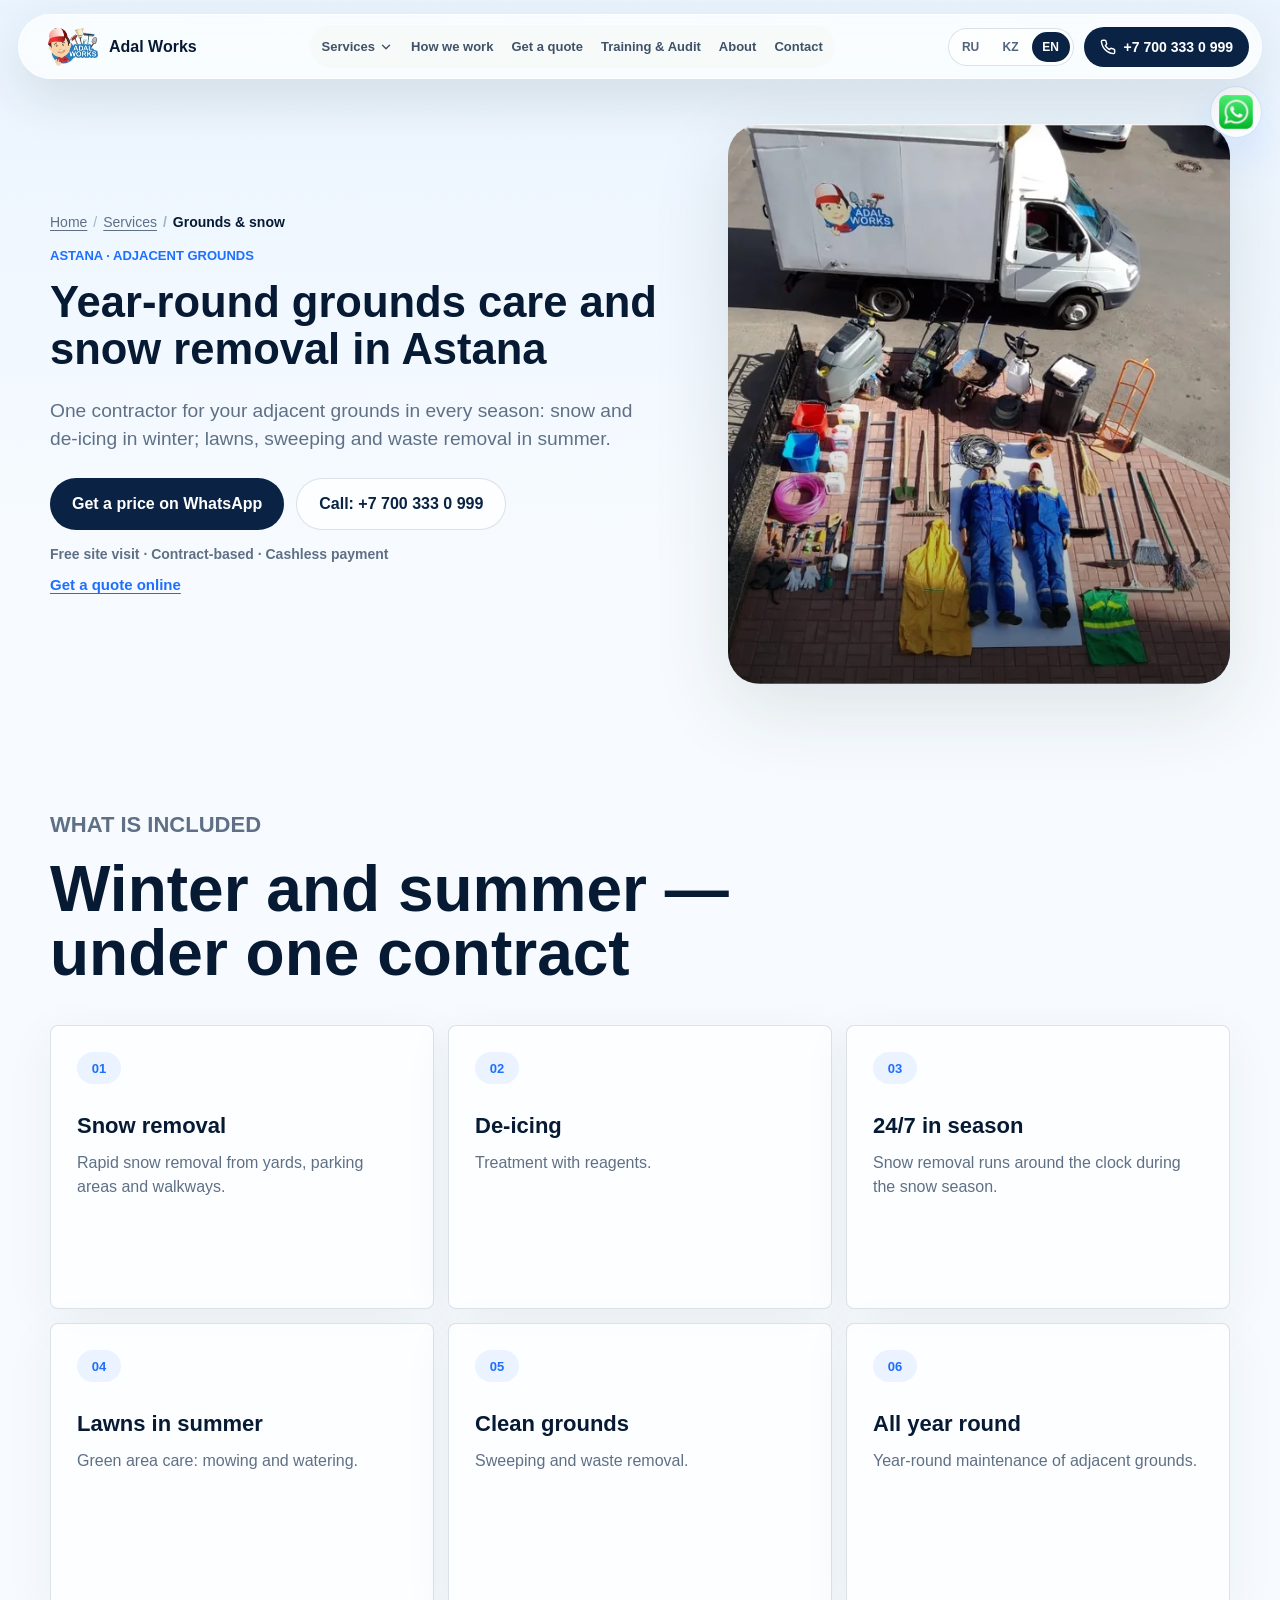
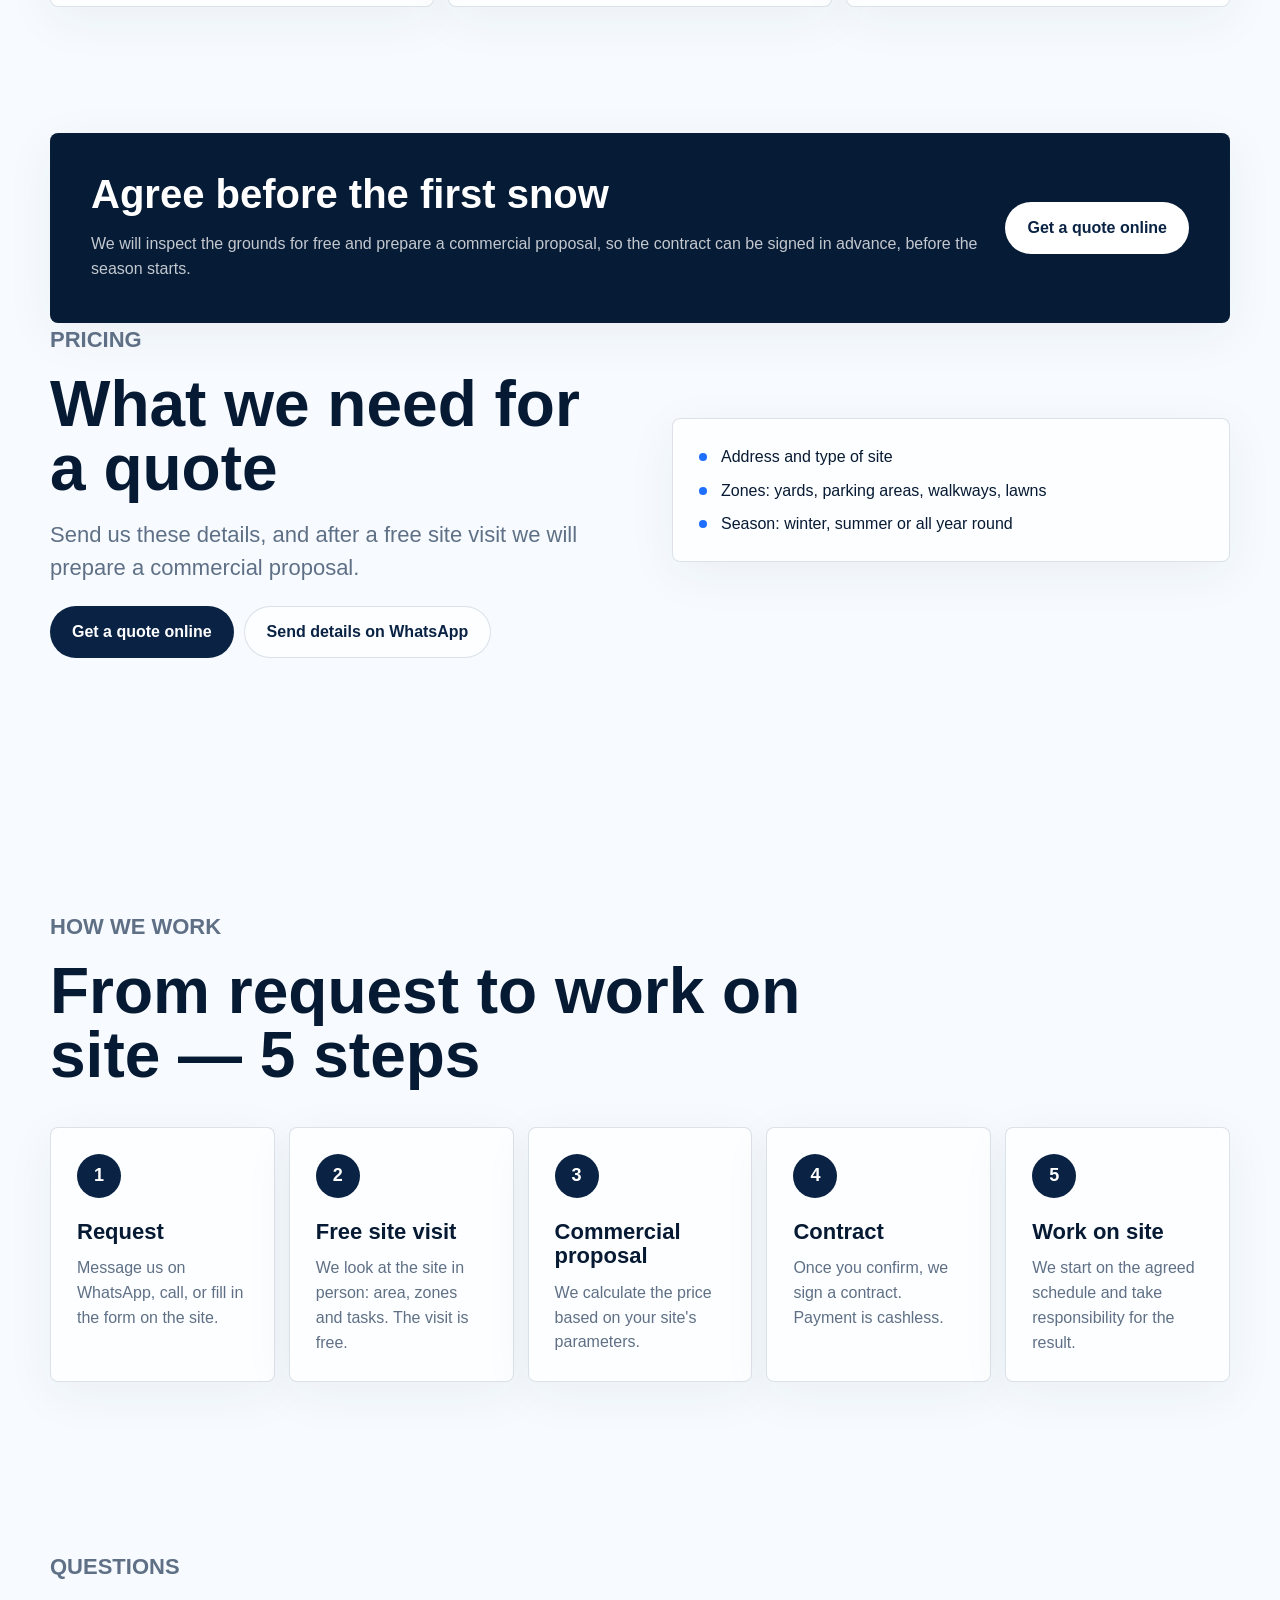
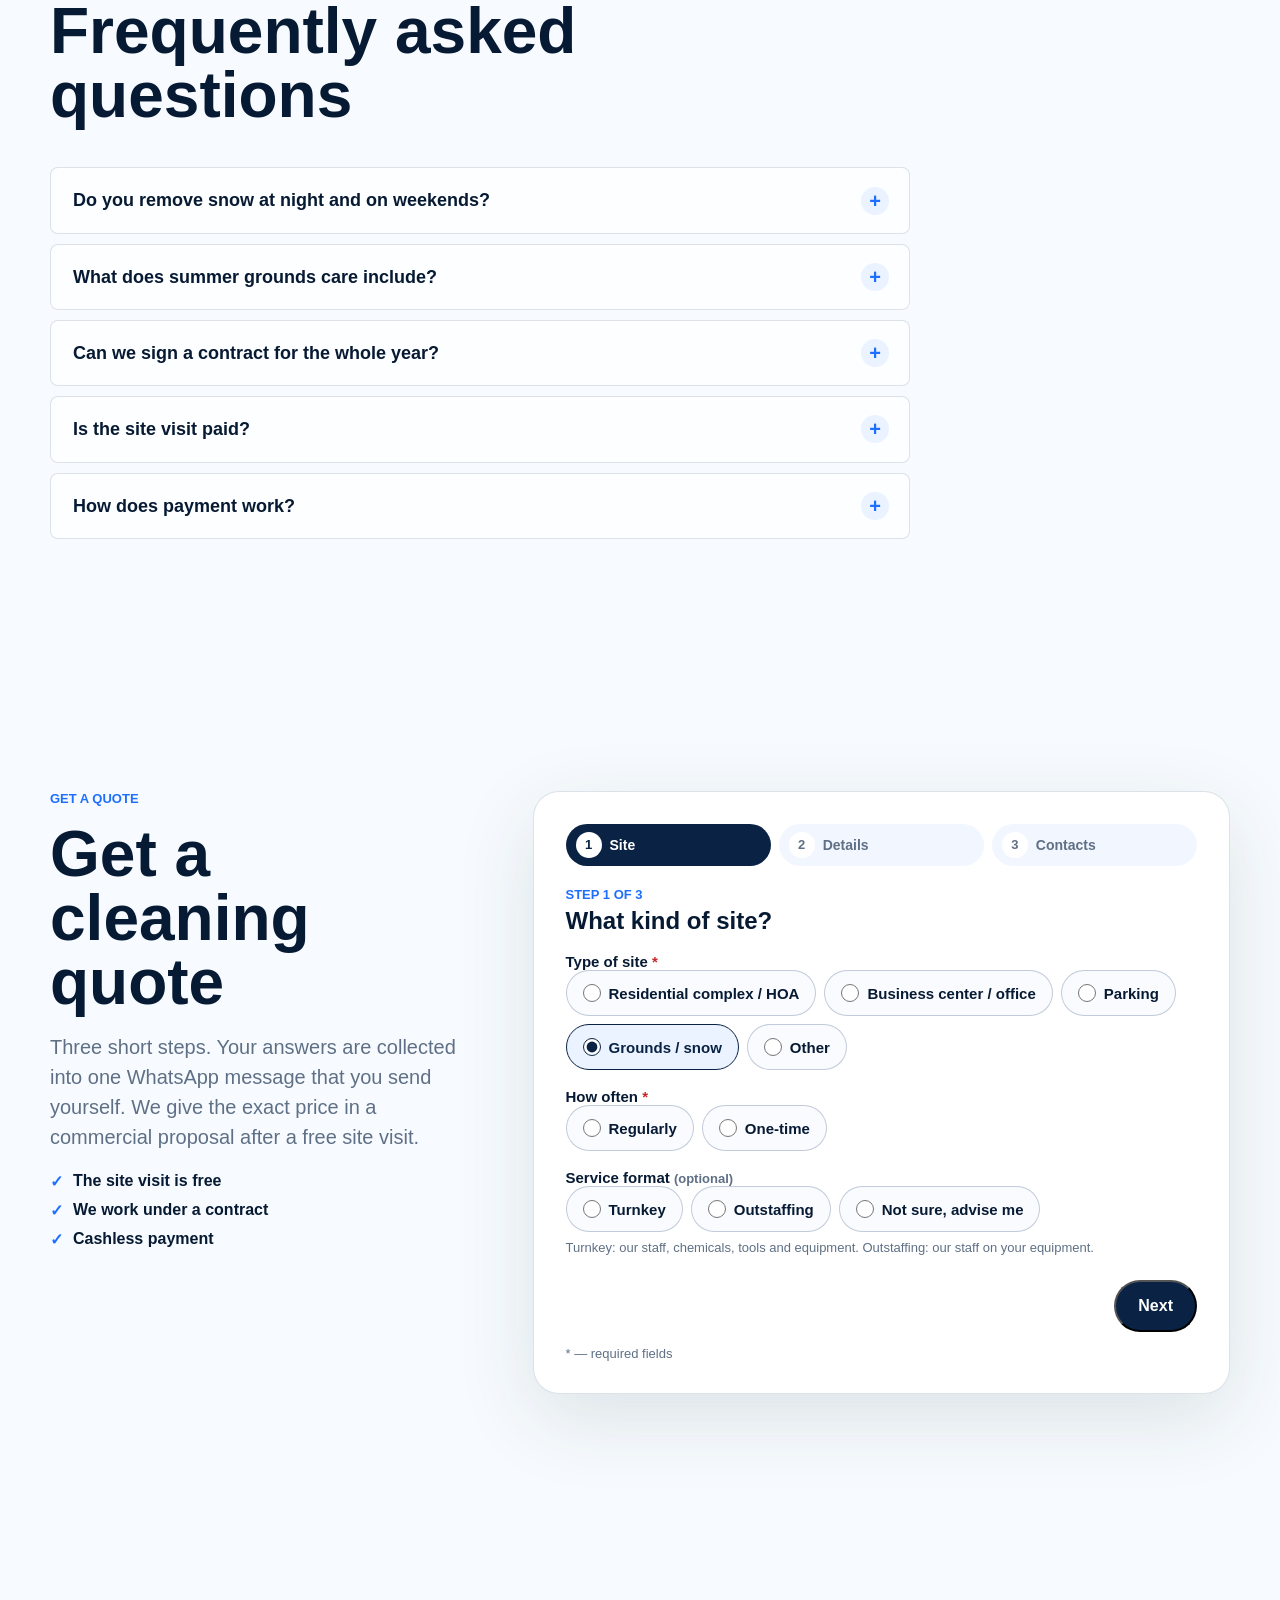
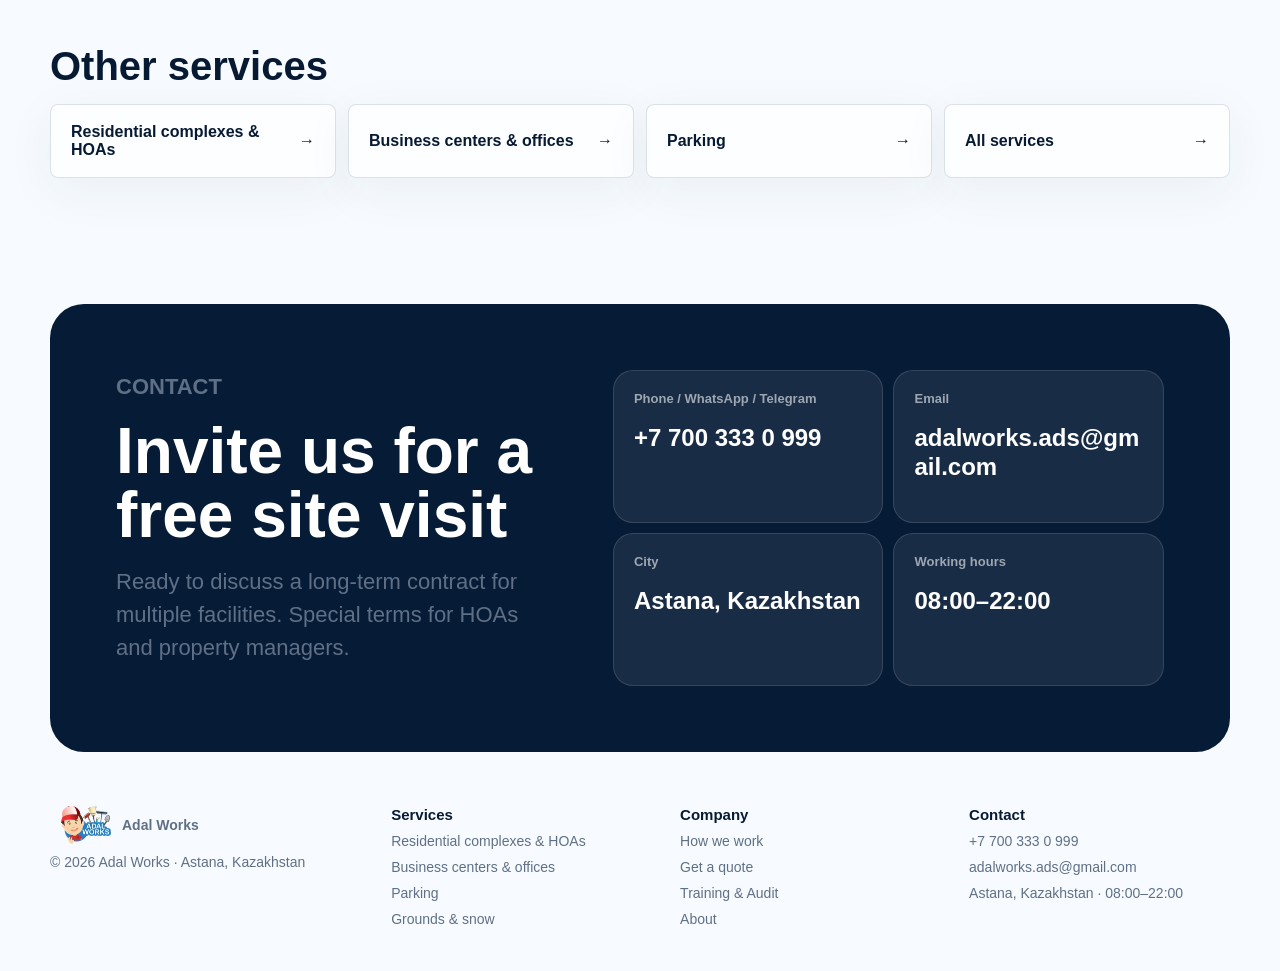
==== aula/index.html @ 3f241bc6 "Add /aula/ page" ====
<!doctype html>
<html lang="ru" data-default-lang="ru">
  <head>
    <meta charset="utf-8" />
    <meta name="viewport" content="width=device-width, initial-scale=1, viewport-fit=cover" />
    <meta name="theme-color" content="#f4f8ff" />
    <meta name="description" content="Прилегающая территория круглый год: зимой уборка снега и реагенты, 24/7 в сезон; летом стрижка и полив газонов, подметание, вывоз мусора. Для ЖК, БЦ и коммерческих объектов Астаны. Бесплатный осмотр." />
    <title>Уборка территории и снега в Астане круглый год | Adal Works</title>
    <link rel="canonical" href="https://adalworks.kz/aula/" />
    <meta property="og:type" content="website" />
    <meta property="og:locale" content="ru_KZ" />
    <meta property="og:locale:alternate" content="kk_KZ" />
    <meta property="og:locale:alternate" content="en_US" />
    <meta property="og:url" content="https://adalworks.kz/aula/" />
    <meta property="og:title" content="Уборка территории и снега в Астане круглый год | Adal Works" />
    <meta property="og:description" content="Прилегающая территория круглый год: зимой уборка снега и реагенты, 24/7 в сезон; летом стрижка и полив газонов, подметание, вывоз мусора. Для ЖК, БЦ и коммерческих объектов Астаны. Бесплатный осмотр." />
    <meta property="og:image" content="https://adalworks.kz/assets/og-image.jpg" />
    <meta property="og:image:width" content="1200" />
    <meta property="og:image:height" content="630" />
    <meta property="og:site_name" content="Adal Works" />
    <meta name="twitter:card" content="summary_large_image" />
    <meta name="twitter:title" content="Уборка территории и снега в Астане круглый год | Adal Works" />
    <meta name="twitter:description" content="Прилегающая территория круглый год: зимой уборка снега и реагенты, 24/7 в сезон; летом стрижка и полив газонов, подметание, вывоз мусора. Для ЖК, БЦ и коммерческих объектов Астаны. Бесплатный осмотр." />
    <meta name="twitter:image" content="https://adalworks.kz/assets/og-image.jpg" />
    <link rel="icon" href="/favicon.ico" sizes="any" />
    <link rel="icon" href="/favicon-32.png" type="image/png" sizes="32x32" />
    <link rel="apple-touch-icon" href="/apple-touch-icon.png" />
    <link rel="manifest" href="/site.webmanifest" />
    <link rel="preload" href="/assets/team-portrait.webp" as="image" type="image/webp" fetchpriority="high" />
    <link rel="stylesheet" href="/styles.css" />
    <script type="application/ld+json">
{
  "@context": "https://schema.org",
  "@type": "Service",
  "name": "Уборка территории и снега в Астане круглый год",
  "description": "Уборка прилегающей территории в Астане круглый год: снегоуборка и реагенты зимой, уход за газонами летом.",
  "serviceType": "Территория и снег",
  "url": "https://adalworks.kz/aula/",
  "areaServed": {
    "@type": "City",
    "name": "Astana"
  },
  "provider": {
    "@type": "LocalBusiness",
    "additionalType": "https://schema.org/CleaningService",
    "name": "Adal Works",
    "url": "https://adalworks.kz/",
    "telephone": "+77003330999",
    "email": "adalworks.ads@gmail.com",
    "address": {
      "@type": "PostalAddress",
      "addressLocality": "Astana",
      "addressCountry": "KZ"
    }
  }
}
    </script>
    <script type="application/ld+json">
{
  "@context": "https://schema.org",
  "@type": "BreadcrumbList",
  "itemListElement": [
    {
      "@type": "ListItem",
      "position": 1,
      "name": "Adal Works",
      "item": "https://adalworks.kz/"
    },
    {
      "@type": "ListItem",
      "position": 2,
      "name": "Территория и снег",
      "item": "https://adalworks.kz/aula/"
    }
  ]
}
    </script>
  </head>
  <body>
    <header class="site-header" data-header>
      <a class="brand" href="/" aria-label="Adal Works">
        <picture>
          <source srcset="/assets/logo.webp" type="image/webp" />
          <img src="/assets/logo.png" alt="Adal Works" width="52" height="38" />
        </picture>
        <span>Adal Works</span>
      </a>

      <nav class="desktop-nav" aria-label="Основная навигация" data-i18n-aria="navAria">
        <div class="nav-dropdown" data-dropdown>
          <button class="nav-dropdown-button" type="button" aria-expanded="false" aria-controls="services-menu" data-dropdown-button>
            <span data-i18n="navServices">Услуги</span><svg xmlns="http://www.w3.org/2000/svg" width="14" height="14" viewBox="0 0 24 24" fill="none" stroke="currentColor" stroke-width="2.4" stroke-linecap="round" stroke-linejoin="round" aria-hidden="true"><polyline points="6 9 12 15 18 9"></polyline></svg>
          </button>
          <div class="nav-dropdown-menu" id="services-menu">
            <a href="/zhk/" data-i18n="navZhk">ЖК, ОСИ и УК</a>
            <a href="/biznes-centr/" data-i18n="navBc">Бизнес-центры и офисы</a>
            <a href="/parking/" data-i18n="navParking">Паркинги</a>
            <a href="/aula/" aria-current="page" data-i18n="navTerritory">Территория и снег</a>
            <a href="/#services" data-i18n="navServicesAll">Все услуги</a>
          </div>
        </div>
        <a href="#how-we-work" data-i18n="navHow">Как мы работаем</a>
        <a href="#quote" data-i18n="navQuote">Расчёт стоимости</a>
        <a href="/#training-audit" data-i18n="navTraining">Обучение и аудит</a>
        <a href="/#about" data-i18n="navAbout">О нас</a>
        <a href="#contact" data-i18n="navContact">Контакты</a>
      </nav>

      <div class="header-actions">
        <div class="language-switch" role="group" aria-label="Выбор языка" data-i18n-aria="langAria">
          <button type="button" data-lang="ru">RU</button>
          <button type="button" data-lang="kz">KZ</button>
          <button type="button" data-lang="en">EN</button>
        </div>
        <a class="header-phone" href="tel:+77003330999" aria-label="+7 700 333 0 999">
          <svg xmlns="http://www.w3.org/2000/svg" width="16" height="16" viewBox="0 0 24 24" fill="none" stroke="currentColor" stroke-width="2.2" stroke-linecap="round" stroke-linejoin="round" aria-hidden="true">
            <path d="M22 16.92v3a2 2 0 0 1-2.18 2 19.79 19.79 0 0 1-8.63-3.07 19.5 19.5 0 0 1-6-6 19.79 19.79 0 0 1-3.07-8.67A2 2 0 0 1 4.11 2h3a2 2 0 0 1 2 1.72c.13.96.36 1.9.7 2.81a2 2 0 0 1-.45 2.11L8.09 9.91a16 16 0 0 0 6 6l1.27-1.27a2 2 0 0 1 2.11-.45c.91.34 1.85.57 2.81.7A2 2 0 0 1 22 16.92z"></path>
          </svg>
          <span>+7 700 333 0 999</span>
        </a>
        <button class="menu-button" type="button" aria-label="Открыть меню" data-i18n-aria="menuOpen" aria-expanded="false" aria-controls="mobile-menu" data-menu-button>
          <svg xmlns="http://www.w3.org/2000/svg" width="24" height="24" viewBox="0 0 24 24" fill="none" stroke="currentColor" stroke-width="2" stroke-linecap="round" stroke-linejoin="round" aria-hidden="true">
            <line x1="3" y1="12" x2="21" y2="12"></line>
            <line x1="3" y1="6" x2="21" y2="6"></line>
            <line x1="3" y1="18" x2="21" y2="18"></line>
          </svg>
        </button>
      </div>
    </header>

    <a class="whatsapp-float" href="https://wa.me/77003330999" data-whatsapp data-i18n-aria="whatsappFloatLabel" aria-label="Написать в WhatsApp">
      <picture>
        <source srcset="/assets/whatsapp.webp" type="image/webp" />
        <img src="/assets/whatsapp.png" alt="" width="36" height="36" />
      </picture>
    </a>

    <div class="mobile-menu" id="mobile-menu" data-mobile-menu>
      <span class="mobile-menu-label" data-i18n="navServices">Услуги</span>
        <a class="mobile-sub" href="/zhk/" data-i18n="navZhk">ЖК, ОСИ и УК</a>
        <a class="mobile-sub" href="/biznes-centr/" data-i18n="navBc">Бизнес-центры и офисы</a>
        <a class="mobile-sub" href="/parking/" data-i18n="navParking">Паркинги</a>
        <a class="mobile-sub" href="/aula/" aria-current="page" data-i18n="navTerritory">Территория и снег</a>
      <a href="#how-we-work" data-i18n="navHow">Как мы работаем</a>
      <a href="#quote" data-i18n="navQuote">Расчёт стоимости</a>
      <a href="/#training-audit" data-i18n="navTraining">Обучение и аудит</a>
      <a href="/#about" data-i18n="navAbout">О нас</a>
      <a href="#contact" data-i18n="navContact">Контакты</a>
    </div>

    <main id="top" class="service-page">
      <section class="hero page-hero">
        <div class="hero-copy">
          <nav class="breadcrumbs" aria-label="Навигационная цепочка" data-i18n-aria="crumbAria">
            <ol>
              <li><a href="/" data-i18n="crumbHome">Главная</a></li>
              <li><a href="/#services" data-i18n="navServices">Услуги</a></li>
              <li aria-current="page" data-i18n="navTerritory">Территория и снег</li>
            </ol>
          </nav>
          <p class="eyebrow" data-i18n="pageHeroTag">Астана · Прилегающая территория</p>
          <h1 data-i18n="pageH1">Уборка территории и снега в Астане круглый год</h1>
          <p class="lead" data-i18n="pageLead">Один подрядчик на прилегающую территорию в любое время года: зимой — снег и реагенты, летом — газоны, подметание и вывоз мусора.</p>
          <div class="hero-actions">
            <a class="button primary" href="https://wa.me/77003330999" data-whatsapp data-i18n-whatsapp="pageWhatsapp" data-i18n="ctaQuote">Узнать стоимость в WhatsApp</a>
            <a class="button secondary" href="tel:+77003330999" data-i18n="ctaCall">Позвонить: +7 700 333 0 999</a>
          </div>
          <p class="hero-note"><span data-i18n="heroNote">Бесплатный осмотр объекта · Работаем по договору · Безналичный расчёт</span></p>
          <a class="text-link" href="#quote" data-i18n="ctaForm">Рассчитать стоимость онлайн</a>
        </div>
        <div class="hero-media">
          <picture><source srcset="/assets/team-portrait.webp" type="image/webp" /><img src="/assets/team-portrait.jpg" alt="Инвентарь и техника Adal Works" data-i18n-alt="pageImgAlt" width="629" height="666" fetchpriority="high" /></picture>
        </div>
      </section>

      <section class="section intro" id="includes">
        <div class="section-heading">
          <p class="eyebrow" data-i18n="incTag">Что входит</p>
          <h2 data-i18n="incTitle">Зима и лето — по одному договору</h2>
        </div>
        <div class="service-grid">
          <article class="service-card">
            <span>01</span>
            <h3 data-i18n="inc1Title">Уборка снега</h3>
            <p data-i18n="inc1Text">Оперативная уборка снега с дворов, парковок, пешеходных зон.</p>
          </article>
          <article class="service-card">
            <span>02</span>
            <h3 data-i18n="inc2Title">Антигололёд</h3>
            <p data-i18n="inc2Text">Обработка реагентами.</p>
          </article>
          <article class="service-card">
            <span>03</span>
            <h3 data-i18n="inc3Title">24/7 в сезон</h3>
            <p data-i18n="inc3Text">Снегоуборка работает круглосуточно в снежный сезон.</p>
          </article>
          <article class="service-card">
            <span>04</span>
            <h3 data-i18n="inc4Title">Газоны летом</h3>
            <p data-i18n="inc4Text">Уход за зелёными насаждениями: стрижка и полив.</p>
          </article>
          <article class="service-card">
            <span>05</span>
            <h3 data-i18n="inc5Title">Чистая территория</h3>
            <p data-i18n="inc5Text">Подметание и вывоз мусора.</p>
          </article>
          <article class="service-card">
            <span>06</span>
            <h3 data-i18n="inc6Title">Круглый год</h3>
            <p data-i18n="inc6Text">Круглогодичное обслуживание прилегающей территории.</p>
          </article>
        </div>
      </section>

      <section class="section plan-callout">
        <div>
          <h2 data-i18n="planTitle">Договоритесь до первого снега</h2>
          <p data-i18n="planText">Осмотрим территорию бесплатно и подготовим коммерческое предложение, чтобы договор можно было заключить заранее, до начала сезона.</p>
        </div>
        <a class="button primary" href="#quote" data-i18n="ctaForm">Рассчитать стоимость онлайн</a>
      </section>

      <section class="section pricing page-pricing" id="pricing">
        <div class="pricing-copy">
          <p class="eyebrow" data-i18n="priceTag">Стоимость</p>
          <h2 data-i18n="pagePriceTitle">Что нужно для расчёта</h2>
          <p data-i18n="pagePriceLead">Пришлите эти данные — после бесплатного осмотра подготовим коммерческое предложение.</p>
          <div class="pricing-actions">
            <a class="button primary" href="#quote" data-i18n="ctaForm">Рассчитать стоимость онлайн</a>
            <a class="button secondary" href="https://wa.me/77003330999" data-whatsapp data-i18n-whatsapp="pageWhatsapp" data-i18n="priceButton">Отправить данные в WhatsApp</a>
          </div>
        </div>
        <div class="price-factors single">
          <div>
            <ul>
            <li data-i18n="tp1">Адрес и тип объекта</li>
            <li data-i18n="tp2">Зоны: дворы, парковки, пешеходные зоны, газоны</li>
            <li data-i18n="tp3">Сезон: зима, лето или круглый год</li>
            </ul>
          </div>
        </div>
      </section>
      <section class="section steps" id="how-we-work">
        <div class="section-heading">
          <p class="eyebrow" data-i18n="stepsTag">Как мы работаем</p>
          <h2 data-i18n="stepsTitle">От заявки до работы на объекте — 5 шагов</h2>
        </div>
        <ol class="steps-grid">
          <li class="step-card">
            <span>1</span>
            <h3 data-i18n="step1Title">Заявка</h3>
            <p data-i18n="step1Text">Пишете в WhatsApp, звоните или заполняете форму на сайте.</p>
          </li>
          <li class="step-card">
            <span>2</span>
            <h3 data-i18n="step2Title">Бесплатный осмотр</h3>
            <p data-i18n="step2Text">Смотрим объект на месте: площадь, зоны и задачи. Осмотр бесплатный.</p>
          </li>
          <li class="step-card">
            <span>3</span>
            <h3 data-i18n="step3Title">Коммерческое предложение</h3>
            <p data-i18n="step3Text">Рассчитываем стоимость по параметрам вашего объекта.</p>
          </li>
          <li class="step-card">
            <span>4</span>
            <h3 data-i18n="step4Title">Договор</h3>
            <p data-i18n="step4Text">При подтверждении заключаем договор. Оплата — по безналичному расчёту.</p>
          </li>
          <li class="step-card">
            <span>5</span>
            <h3 data-i18n="step5Title">Работа на объекте</h3>
            <p data-i18n="step5Text">Выходим на объект по согласованному графику и отвечаем за результат.</p>
          </li>
        </ol>
      </section>
      <section class="section faq" id="faq">
        <div class="section-heading">
          <p class="eyebrow" data-i18n="faqTag">Вопросы</p>
          <h2 data-i18n="faqTitle">Частые вопросы</h2>
        </div>
        <div class="faq-list">
          <details class="faq-item">
            <summary data-i18n="qSnowQ">Убираете ли вы снег ночью и в выходные?</summary>
            <p data-i18n="qSnowA">В сезон снегоуборка работает 24/7: дворы, парковки, пешеходные зоны, обработка реагентами.</p>
          </details>
          <details class="faq-item">
            <summary data-i18n="pq1Q">Что входит в летний уход за территорией?</summary>
            <p data-i18n="pq1A">Стрижка и полив газонов, подметание и вывоз мусора.</p>
          </details>
          <details class="faq-item">
            <summary data-i18n="pq2Q">Можно ли заключить договор на весь год?</summary>
            <p data-i18n="pq2A">Да. Обслуживаем прилегающую территорию круглый год: зимой снег, летом зелёные насаждения.</p>
          </details>
          <details class="faq-item">
            <summary data-i18n="qFreeQ">Осмотр объекта платный?</summary>
            <p data-i18n="qFreeA">Нет, осмотр бесплатный. После осмотра рассчитываем коммерческое предложение, а при вашем подтверждении заключаем договор.</p>
          </details>
          <details class="faq-item">
            <summary data-i18n="qPayQ">Как происходит оплата?</summary>
            <p data-i18n="qPayA">Работаем по договору, оплата — по безналичному расчёту.</p>
          </details>
        </div>
      </section>
      <section class="section quote" id="quote">
        <div class="quote-intro">
          <p class="eyebrow" data-i18n="formTag">Расчёт стоимости</p>
          <h2 id="quote-title" data-i18n="formTitle">Рассчитать стоимость уборки</h2>
          <p data-i18n="formLead">Три коротких шага. Ответы соберутся в одно сообщение в WhatsApp, и вы отправите его сами. Точную стоимость назовём в коммерческом предложении после бесплатного осмотра.</p>
          <ul class="quote-points">
            <li data-i18n="formPoint1">Осмотр объекта бесплатный</li>
            <li data-i18n="formPoint2">Работаем по договору</li>
            <li data-i18n="formPoint3">Безналичный расчёт</li>
          </ul>
        </div>
        <form class="quote-form" data-quote-form novalidate aria-labelledby="quote-title" data-preset-type="territory">
          <ol class="quote-progress">
          <li data-progress="1" class="is-current" aria-current="step"><span class="quote-progress-num" aria-hidden="true">1</span><span data-i18n="formStep1Name">Объект</span></li>
          <li data-progress="2"><span class="quote-progress-num" aria-hidden="true">2</span><span data-i18n="formStep2Name">Параметры</span></li>
          <li data-progress="3"><span class="quote-progress-num" aria-hidden="true">3</span><span data-i18n="formStep3Name">Контакты</span></li>
          </ol>
          <div class="quote-error-summary" data-error-summary role="alert" hidden><span data-i18n="formErrSummary">Проверьте отмеченные поля</span></div>

          <div class="quote-step" data-step="1" role="group" aria-labelledby="quote-step-1-title">
            <h3 class="quote-step-title" id="quote-step-1-title" tabindex="-1"><span class="quote-step-count"><span data-i18n="formStepWord">Шаг</span> 1 <span data-i18n="formStepOf">из 3</span></span><span data-i18n="formStep1Title">Какой у вас объект?</span></h3>
            <fieldset class="field" data-field="type" data-label="formType" data-required="choice">
              <legend class="field-label"><span data-i18n="formType">Тип объекта</span><span class="req" aria-hidden="true"> *</span></legend>
              <div class="choice-grid">
                <label class="choice"><input type="radio" name="type" value="zhk" aria-describedby="err-type" /><span data-i18n="formTypeZhk">ЖК / ОСИ</span></label>
                <label class="choice"><input type="radio" name="type" value="bc" aria-describedby="err-type" /><span data-i18n="formTypeBc">Бизнес-центр / офис</span></label>
                <label class="choice"><input type="radio" name="type" value="parking" aria-describedby="err-type" /><span data-i18n="formTypeParking">Паркинг</span></label>
                <label class="choice"><input type="radio" name="type" value="territory" aria-describedby="err-type" /><span data-i18n="formTypeTerritory">Территория / снег</span></label>
                <label class="choice"><input type="radio" name="type" value="other" aria-describedby="err-type" /><span data-i18n="formTypeOther">Другое</span></label>
              </div>
              <p class="field-error" id="err-type" data-error hidden></p>
            </fieldset>
            <fieldset class="field" data-field="frequency" data-label="formFreq" data-required="choice">
              <legend class="field-label"><span data-i18n="formFreq">Как часто нужна уборка</span><span class="req" aria-hidden="true"> *</span></legend>
              <div class="choice-grid">
                <label class="choice"><input type="radio" name="frequency" value="regular" aria-describedby="err-frequency" /><span data-i18n="formFreqRegular">Регулярно</span></label>
                <label class="choice"><input type="radio" name="frequency" value="once" aria-describedby="err-frequency" /><span data-i18n="formFreqOnce">Разово</span></label>
              </div>
              <p class="field-error" id="err-frequency" data-error hidden></p>
            </fieldset>
            <fieldset class="field" data-field="format" data-label="formFormat">
              <legend class="field-label"><span data-i18n="formFormat">Формат работы</span> <span class="optional">(<span data-i18n="formOptional">необязательно</span>)</span></legend>
              <div class="choice-grid">
                <label class="choice"><input type="radio" name="format" value="turnkey" aria-describedby="err-format" /><span data-i18n="formFormatTurnkey">Под ключ</span></label>
                <label class="choice"><input type="radio" name="format" value="outstaff" aria-describedby="err-format" /><span data-i18n="formFormatOut">Аутстаффинг</span></label>
                <label class="choice"><input type="radio" name="format" value="unsure" aria-describedby="err-format" /><span data-i18n="formFormatUnsure">Не знаю, посоветуйте</span></label>
              </div>
              <p class="field-error" id="err-format" data-error hidden></p>
              <p class="field-hint" data-i18n="formFormatHint">Под ключ — наш персонал, химия, инвентарь и оборудование. Аутстаффинг — наш персонал на вашем оборудовании.</p>
            </fieldset>
            <div class="quote-actions"><button class="button primary" type="button" data-next><span data-i18n="formNext">Далее</span></button></div>
          </div>

          <div class="quote-step" data-step="2" role="group" aria-labelledby="quote-step-2-title" hidden>
            <h3 class="quote-step-title" id="quote-step-2-title" tabindex="-1"><span class="quote-step-count"><span data-i18n="formStepWord">Шаг</span> 2 <span data-i18n="formStepOf">из 3</span></span><span data-i18n="formStep2Title">Параметры объекта</span></h3>
            <div class="field-group" data-show-for="zhk">
            <div class="field" data-field="entrances" data-label="formEntrances" data-required="number" data-kind="number">
              <label class="field-label" for="q-entrances"><span data-i18n="formEntrances">Количество подъездов</span><span class="req" aria-hidden="true"> *</span></label>
              <input id="q-entrances" name="entrances" type="text" inputmode="numeric" pattern="[0-9]*" autocomplete="off" aria-describedby="err-entrances" aria-required="true" />
              <p class="field-error" id="err-entrances" data-error hidden></p>
            </div>
            <div class="field" data-field="floors" data-label="formFloors">
              <label class="field-label" for="q-floors"><span data-i18n="formFloors">Этажность каждого подъезда</span> <span class="optional">(<span data-i18n="formOptional">необязательно</span>)</span></label>
              <input id="q-floors" name="floors" type="text" aria-describedby="err-floors hint-floors" />
              <p class="field-hint" id="hint-floors" data-i18n="formFloorsHint">Например: 9, 9, 12, 16</p>
              <p class="field-error" id="err-floors" data-error hidden></p>
            </div>
            <div class="field" data-field="spaces_zhk" data-label="formSpaces" data-kind="number">
              <label class="field-label" for="q-spaces_zhk"><span data-i18n="formSpaces">Машиномест в паркинге</span> <span class="optional">(<span data-i18n="formOptional">необязательно</span>)</span></label>
              <input id="q-spaces_zhk" name="spaces_zhk" type="text" inputmode="numeric" pattern="[0-9]*" autocomplete="off" aria-describedby="err-spaces_zhk hint-spaces_zhk" />
              <p class="field-hint" id="hint-spaces_zhk" data-i18n="formSpacesHint">Если паркинга нет, оставьте пустым</p>
              <p class="field-error" id="err-spaces_zhk" data-error hidden></p>
            </div>
            <div class="field" data-field="period_zhk" data-label="formPeriod" data-required="select" data-hide-once>
              <label class="field-label" for="q-period_zhk"><span data-i18n="formPeriod">Периодичность уборки</span><span class="req" aria-hidden="true"> *</span></label>
              <select id="q-period_zhk" name="period_zhk" aria-describedby="err-period_zhk" aria-required="true">
                <option value="" data-i18n="formChoose">Выберите</option>
                <option value="daily" data-i18n="formPeriodDaily">Ежедневно</option>
                <option value="several" data-i18n="formPeriodSeveral">Несколько раз в неделю</option>
                <option value="weekly" data-i18n="formPeriodWeekly">Раз в неделю</option>
                <option value="other" data-i18n="formPeriodOther">Другое, напишу в комментарии</option>
              </select>
              <p class="field-error" id="err-period_zhk" data-error hidden></p>
            </div>
            </div>
            <div class="field-group" data-show-for="bc other">
            <div class="field" data-field="area" data-label="formArea" data-required="number" data-kind="number">
              <label class="field-label" for="q-area"><span data-i18n="formArea">Площадь, м²</span><span class="req" aria-hidden="true"> *</span></label>
              <input id="q-area" name="area" type="text" inputmode="numeric" pattern="[0-9]*" autocomplete="off" aria-describedby="err-area" aria-required="true" />
              <p class="field-error" id="err-area" data-error hidden></p>
            </div>
            <div class="field" data-field="storeys" data-label="formStoreys" data-kind="number">
              <label class="field-label" for="q-storeys"><span data-i18n="formStoreys">Этажность</span> <span class="optional">(<span data-i18n="formOptional">необязательно</span>)</span></label>
              <input id="q-storeys" name="storeys" type="text" inputmode="numeric" pattern="[0-9]*" autocomplete="off" aria-describedby="err-storeys" />
              <p class="field-error" id="err-storeys" data-error hidden></p>
            </div>
            <div class="field" data-field="restrooms" data-label="formRestrooms" data-kind="number">
              <label class="field-label" for="q-restrooms"><span data-i18n="formRestrooms">Количество санузлов</span> <span class="optional">(<span data-i18n="formOptional">необязательно</span>)</span></label>
              <input id="q-restrooms" name="restrooms" type="text" inputmode="numeric" pattern="[0-9]*" autocomplete="off" aria-describedby="err-restrooms" />
              <p class="field-error" id="err-restrooms" data-error hidden></p>
            </div>
            <div class="field" data-field="cover" data-label="formCover">
              <label class="field-label" for="q-cover"><span data-i18n="formCover">Тип покрытия пола</span> <span class="optional">(<span data-i18n="formOptional">необязательно</span>)</span></label>
              <select id="q-cover" name="cover" aria-describedby="err-cover">
                <option value="" data-i18n="formChoose">Выберите</option>
                <option value="tile" data-i18n="formCoverTile">Плитка / керамогранит</option>
                <option value="lino" data-i18n="formCoverLino">Линолеум / ПВХ</option>
                <option value="carpet" data-i18n="formCoverCarpet">Ковролин</option>
                <option value="concrete" data-i18n="formCoverConcrete">Наливной пол / бетон</option>
                <option value="mixed" data-i18n="formCoverMixed">Смешанное</option>
                <option value="unknown" data-i18n="formCoverUnknown">Не знаю</option>
              </select>
              <p class="field-error" id="err-cover" data-error hidden></p>
            </div>
            <div class="field" data-field="period_com" data-label="formPeriod" data-required="select" data-hide-once>
              <label class="field-label" for="q-period_com"><span data-i18n="formPeriod">Периодичность уборки</span><span class="req" aria-hidden="true"> *</span></label>
              <select id="q-period_com" name="period_com" aria-describedby="err-period_com" aria-required="true">
                <option value="" data-i18n="formChoose">Выберите</option>
                <option value="daily" data-i18n="formPeriodDaily">Ежедневно</option>
                <option value="several" data-i18n="formPeriodSeveral">Несколько раз в неделю</option>
                <option value="weekly" data-i18n="formPeriodWeekly">Раз в неделю</option>
                <option value="other" data-i18n="formPeriodOther">Другое, напишу в комментарии</option>
              </select>
              <p class="field-error" id="err-period_com" data-error hidden></p>
            </div>
            </div>
            <div class="field-group" data-show-for="parking">
            <div class="field" data-field="spaces_parking" data-label="formSpaces" data-required="number" data-kind="number">
              <label class="field-label" for="q-spaces_parking"><span data-i18n="formSpaces">Машиномест в паркинге</span><span class="req" aria-hidden="true"> *</span></label>
              <input id="q-spaces_parking" name="spaces_parking" type="text" inputmode="numeric" pattern="[0-9]*" autocomplete="off" aria-describedby="err-spaces_parking" aria-required="true" />
              <p class="field-error" id="err-spaces_parking" data-error hidden></p>
            </div>
            <div class="field" data-field="parking_area" data-label="formParkingArea" data-kind="number">
              <label class="field-label" for="q-parking_area"><span data-i18n="formParkingArea">Площадь паркинга, м² (если известна)</span> <span class="optional">(<span data-i18n="formOptional">необязательно</span>)</span></label>
              <input id="q-parking_area" name="parking_area" type="text" inputmode="numeric" pattern="[0-9]*" autocomplete="off" aria-describedby="err-parking_area" />
              <p class="field-error" id="err-parking_area" data-error hidden></p>
            </div>
            <div class="field" data-field="period_parking" data-label="formPeriod" data-required="select" data-hide-once>
              <label class="field-label" for="q-period_parking"><span data-i18n="formPeriod">Периодичность уборки</span><span class="req" aria-hidden="true"> *</span></label>
              <select id="q-period_parking" name="period_parking" aria-describedby="err-period_parking" aria-required="true">
                <option value="" data-i18n="formChoose">Выберите</option>
                <option value="daily" data-i18n="formPeriodDaily">Ежедневно</option>
                <option value="several" data-i18n="formPeriodSeveral">Несколько раз в неделю</option>
                <option value="weekly" data-i18n="formPeriodWeekly">Раз в неделю</option>
                <option value="other" data-i18n="formPeriodOther">Другое, напишу в комментарии</option>
              </select>
              <p class="field-error" id="err-period_parking" data-error hidden></p>
            </div>
            </div>
            <div class="field-group" data-show-for="territory">
            <fieldset class="field" data-field="season" data-label="formSeason" data-required="choice">
              <legend class="field-label"><span data-i18n="formSeason">Что нужно</span><span class="req" aria-hidden="true"> *</span></legend>
              <div class="choice-grid">
                <label class="choice"><input type="checkbox" name="season" value="winter" aria-describedby="err-season" /><span data-i18n="formSeasonWinter">Зимой — уборка снега</span></label>
                <label class="choice"><input type="checkbox" name="season" value="summer" aria-describedby="err-season" /><span data-i18n="formSeasonSummer">Летом — стрижка и полив газонов</span></label>
                <label class="choice"><input type="checkbox" name="season" value="year" aria-describedby="err-season" /><span data-i18n="formSeasonYear">Уборка территории круглый год</span></label>
              </div>
              <p class="field-error" id="err-season" data-error hidden></p>
            </fieldset>
            <div class="field" data-field="territory_area" data-label="formTerritoryArea" data-kind="number">
              <label class="field-label" for="q-territory_area"><span data-i18n="formTerritoryArea">Площадь территории, м² (если известна)</span> <span class="optional">(<span data-i18n="formOptional">необязательно</span>)</span></label>
              <input id="q-territory_area" name="territory_area" type="text" inputmode="numeric" pattern="[0-9]*" autocomplete="off" aria-describedby="err-territory_area" />
              <p class="field-error" id="err-territory_area" data-error hidden></p>
            </div>
            </div>
            <div class="field-group">
            <div class="field field-wide" data-field="address" data-label="formAddress">
              <label class="field-label" for="q-address"><span data-i18n="formAddress">Адрес или район</span> <span class="optional">(<span data-i18n="formOptional">необязательно</span>)</span></label>
              <input id="q-address" name="address" type="text" aria-describedby="err-address" placeholder="Астана, район или улица" data-i18n-placeholder="formAddressHint" autocomplete="street-address" />
              <p class="field-error" id="err-address" data-error hidden></p>
            </div>
            <div class="field" data-field="start" data-label="formStart">
              <label class="field-label" for="q-start"><span data-i18n="formStart">Когда начать</span> <span class="optional">(<span data-i18n="formOptional">необязательно</span>)</span></label>
              <select id="q-start" name="start" aria-describedby="err-start">
                <option value="" data-i18n="formChoose">Выберите</option>
                <option value="asap" data-i18n="formStartAsap">Как можно скорее</option>
                <option value="month" data-i18n="formStartMonth">В течение месяца</option>
                <option value="season" data-i18n="formStartSeason">К сезону</option>
                <option value="plan" data-i18n="formStartPlan">Пока планирую</option>
              </select>
              <p class="field-error" id="err-start" data-error hidden></p>
            </div>
            <div class="field" data-field="role" data-label="formRole">
              <label class="field-label" for="q-role"><span data-i18n="formRole">Кто вы</span> <span class="optional">(<span data-i18n="formOptional">необязательно</span>)</span></label>
              <select id="q-role" name="role" aria-describedby="err-role">
                <option value="" data-i18n="formChoose">Выберите</option>
                <option value="osi" data-i18n="formRoleOsi">ОСИ</option>
                <option value="uk" data-i18n="formRoleUk">Управляющая компания</option>
                <option value="owner" data-i18n="formRoleOwner">Собственник</option>
                <option value="tenant" data-i18n="formRoleTenant">Арендатор</option>
                <option value="other" data-i18n="formRoleOther">Другое</option>
              </select>
              <p class="field-error" id="err-role" data-error hidden></p>
            </div>
            </div>
            <div class="quote-actions"><button class="button secondary" type="button" data-back><span data-i18n="formBack">Назад</span></button><button class="button primary" type="button" data-next><span data-i18n="formNext">Далее</span></button></div>
          </div>

          <div class="quote-step" data-step="3" role="group" aria-labelledby="quote-step-3-title" hidden>
            <h3 class="quote-step-title" id="quote-step-3-title" tabindex="-1"><span class="quote-step-count"><span data-i18n="formStepWord">Шаг</span> 3 <span data-i18n="formStepOf">из 3</span></span><span data-i18n="formStep3Title">Как с вами связаться</span></h3>
            <div class="field-group">
            <div class="field" data-field="name" data-label="formName" data-required="text">
              <label class="field-label" for="q-name"><span data-i18n="formName">Имя</span><span class="req" aria-hidden="true"> *</span></label>
              <input id="q-name" name="name" type="text" aria-describedby="err-name" aria-required="true" autocomplete="name" maxlength="80" />
              <p class="field-error" id="err-name" data-error hidden></p>
            </div>
            <div class="field" data-field="phone" data-label="formPhone" data-required="phone">
              <label class="field-label" for="q-phone"><span data-i18n="formPhone">Телефон</span><span class="req" aria-hidden="true"> *</span></label>
              <input id="q-phone" name="phone" type="tel" aria-describedby="err-phone hint-phone" aria-required="true" autocomplete="tel" inputmode="tel" maxlength="24" />
              <p class="field-hint" id="hint-phone" data-i18n="formPhoneHint">Например: +7 700 000 00 00</p>
              <p class="field-error" id="err-phone" data-error hidden></p>
            </div>
            <div class="field" data-field="company" data-label="formCompany">
              <label class="field-label" for="q-company"><span data-i18n="formCompany">Компания или ОСИ</span> <span class="optional">(<span data-i18n="formOptional">необязательно</span>)</span></label>
              <input id="q-company" name="company" type="text" aria-describedby="err-company" autocomplete="organization" maxlength="120" />
              <p class="field-error" id="err-company" data-error hidden></p>
            </div>
            <div class="field field-wide" data-field="comment" data-label="formComment">
              <label class="field-label" for="q-comment"><span data-i18n="formComment">Комментарий</span> <span class="optional">(<span data-i18n="formOptional">необязательно</span>)</span></label>
              <textarea id="q-comment" name="comment" rows="3" maxlength="600" aria-describedby="err-comment"></textarea>
              <p class="field-error" id="err-comment" data-error hidden></p>
            </div>
            </div>
            <p class="field-hint quote-privacy" data-i18n="formNote">После нажатия откроется WhatsApp с готовым сообщением на номер +7 700 333 0 999. Сайт никуда больше не отправляет ваши данные.</p>
            <div class="quote-actions"><button class="button secondary" type="button" data-back><span data-i18n="formBack">Назад</span></button><button class="button primary" type="submit"><span data-i18n="formSubmit">Отправить в WhatsApp</span></button></div>
          </div>
          <p class="quote-required-note" data-i18n="formRequiredNote">* — обязательные поля</p>

          <div class="quote-done" data-quote-done tabindex="-1" hidden>
            <h3 data-i18n="formDoneTitle">Сообщение готово</h3>
            <p data-i18n="formDoneText">Мы открыли WhatsApp с вашими ответами, осталось нажать «Отправить». Если WhatsApp не открылся, нажмите кнопку ниже.</p>
            <div class="quote-actions">
              <a class="button primary" href="https://wa.me/77003330999" target="_blank" rel="noopener" data-done-link data-i18n="formDoneButton">Открыть WhatsApp</a>
              <button class="button secondary" type="button" data-restart data-i18n="formRestart">Заполнить заново</button>
            </div>
          </div>
        </form>
      </section>

      <section class="section related" id="related">
        <h2 data-i18n="relatedTitle">Другие услуги</h2>
        <div class="related-grid">
          <a class="related-link" href="/zhk/"><span data-i18n="navZhk">ЖК, ОСИ и УК</span><span aria-hidden="true">→</span></a>
          <a class="related-link" href="/biznes-centr/"><span data-i18n="navBc">Бизнес-центры и офисы</span><span aria-hidden="true">→</span></a>
          <a class="related-link" href="/parking/"><span data-i18n="navParking">Паркинги</span><span aria-hidden="true">→</span></a>
          <a class="related-link" href="/#services"><span data-i18n="navServicesAll">Все услуги</span><span aria-hidden="true">→</span></a>
        </div>
      </section>
      <section class="contact" id="contact">
        <div>
          <p class="eyebrow" data-i18n="contactTag">Контакты</p>
          <h2 data-i18n="contactTitle">Пригласите нас на бесплатный осмотр</h2>
          <p data-i18n="contactLead">Готовы обсудить долгосрочный договор на комплексное обслуживание нескольких объектов. Специальные условия для ОСИ и управляющих компаний.</p>
        </div>
        <div class="contact-grid">
          <a href="https://wa.me/77003330999" data-whatsapp>
            <span data-i18n="phoneLabel">Телефон / WhatsApp / Telegram</span>
            <strong>+7 700 333 0 999</strong>
          </a>
          <a href="mailto:adalworks.ads@gmail.com">
            <span>Email</span>
            <strong>adalworks.ads@gmail.com</strong>
          </a>
          <div>
            <span data-i18n="cityLabel">Город</span>
            <strong data-i18n="cityValue">Астана, Казахстан</strong>
          </div>
          <div>
            <span data-i18n="hoursLabel">Режим работы</span>
            <strong>08:00–22:00</strong>
          </div>
        </div>
      </section>
    </main>

    <footer class="footer">
      <div class="footer-brand">
        <a class="brand" href="/" aria-label="Adal Works">
          <picture>
            <source srcset="/assets/logo.webp" type="image/webp" />
            <img src="/assets/logo.png" alt="Adal Works" width="52" height="38" loading="lazy" />
          </picture>
          <span>Adal Works</span>
        </a>
        <span data-i18n="footerText">© 2026 Adal Works · Астана, Казахстан</span>
      </div>
      <nav class="footer-col" aria-label="Услуги" data-i18n-aria="footerServices">
        <strong data-i18n="footerServices">Услуги</strong>
          <a href="/zhk/" data-i18n="navZhk">ЖК, ОСИ и УК</a>
          <a href="/biznes-centr/" data-i18n="navBc">Бизнес-центры и офисы</a>
          <a href="/parking/" data-i18n="navParking">Паркинги</a>
          <a href="/aula/" data-i18n="navTerritory">Территория и снег</a>
      </nav>
      <nav class="footer-col" aria-label="Компания" data-i18n-aria="footerCompany">
        <strong data-i18n="footerCompany">Компания</strong>
        <a href="#how-we-work" data-i18n="navHow">Как мы работаем</a>
        <a href="#quote" data-i18n="navQuote">Расчёт стоимости</a>
        <a href="/#training-audit" data-i18n="navTraining">Обучение и аудит</a>
        <a href="/#about" data-i18n="navAbout">О нас</a>
      </nav>
      <div class="footer-col">
        <strong data-i18n="footerContacts">Контакты</strong>
        <a href="tel:+77003330999">+7 700 333 0 999</a>
        <a href="mailto:adalworks.ads@gmail.com">adalworks.ads@gmail.com</a>
        <span><span data-i18n="cityValue">Астана, Казахстан</span> · 08:00–22:00</span>
      </div>
    </footer>

    <script src="/i18n/aula.js" defer></script>
    <script src="/script.js" defer></script>
  </body>
</html>
---- styles.css ----
:root {
  --bg: #f4f8ff;
  --surface: rgba(255, 255, 255, 0.86);
  --surface-strong: #ffffff;
  --ink: #071a33;
  --muted: #5f7086;
  --soft: #d9e8fb;
  --line: rgba(18, 52, 95, 0.14);
  --green: #1f6fff;
  --blue: #1f6fff;
  --mint: #eaf3ff;
  --sand: #f8fbff;
  --radius: 8px;
  --shadow: 0 24px 80px rgba(32, 49, 39, 0.12);
  font-family: -apple-system, BlinkMacSystemFont, "SF Pro Display", "SF Pro Text", "Segoe UI", sans-serif;
  color: var(--ink);
  background: var(--bg);
}

* {
  box-sizing: border-box;
}

html {
  scroll-behavior: smooth;
}

body {
  margin: 0;
  min-width: 320px;
  color: var(--ink);
  background:
    linear-gradient(180deg, #eaf4ff 0, #f7fbff 36rem),
    var(--bg);
}

body.menu-open {
  overflow: hidden;
}

a {
  color: inherit;
  text-decoration: none;
}

img {
  display: block;
  max-width: 100%;
}

picture {
  display: contents;
}

button {
  font: inherit;
}

.site-header {
  position: fixed;
  inset: 14px 18px auto;
  z-index: 50;
  display: flex;
  align-items: center;
  justify-content: space-between;
  gap: 18px;
  min-height: 62px;
  padding: 10px 12px 10px 18px;
  border: 1px solid rgba(255, 255, 255, 0.62);
  border-radius: 999px;
  background: rgba(255, 255, 255, 0.72);
  box-shadow: 0 18px 52px rgba(26, 47, 37, 0.12);
  backdrop-filter: blur(22px) saturate(160%);
}

.brand {
  display: inline-flex;
  align-items: center;
  gap: 10px;
  min-width: max-content;
  font-weight: 750;
  letter-spacing: 0;
}

.brand img {
  width: 52px;
  height: 38px;
  object-fit: contain;
  border-radius: 8px;
}

.desktop-nav {
  display: flex;
  align-items: center;
  gap: 4px;
  padding: 4px;
  border-radius: 999px;
  background: rgba(245, 248, 246, 0.72);
}

.desktop-nav a,
.mobile-menu a {
  color: #405269;
  font-size: 14px;
  font-weight: 620;
}

.desktop-nav a {
  padding: 10px 14px;
  border-radius: 999px;
  white-space: nowrap;
}

@media (max-width: 1360px) {
  .desktop-nav {
    gap: 2px;
  }

  .desktop-nav a {
    padding: 10px 8px;
    font-size: 13px;
  }
}

@media (min-width: 1200px) and (max-width: 1279px) {
  .desktop-nav a {
    padding: 10px 6px;
  }

  .header-phone {
    padding: 0 12px;
  }

  .header-phone svg {
    display: none;
  }
}

.desktop-nav a:hover {
  background: #fff;
  color: var(--ink);
}

.header-actions {
  display: flex;
  align-items: center;
  gap: 10px;
}

.language-switch {
  display: grid;
  grid-template-columns: repeat(3, 1fr);
  gap: 2px;
  padding: 3px;
  border: 1px solid var(--line);
  border-radius: 999px;
  background: rgba(255, 255, 255, 0.68);
}

.language-switch button {
  min-width: 38px;
  border: 0;
  border-radius: 999px;
  padding: 8px 9px;
  background: transparent;
  color: #52647a;
  cursor: pointer;
  font-size: 12px;
  font-weight: 760;
}

.language-switch button.is-active {
  background: #0a2344;
  color: #fff;
}

.header-phone {
  display: inline-flex;
  align-items: center;
  gap: 8px;
  min-height: 40px;
  white-space: nowrap;
  padding: 0 16px;
  border-radius: 999px;
  background: #0a2344;
  color: #fff;
  font-size: 14px;
  font-weight: 720;
}

.menu-button {
  display: none;
  width: 46px;
  height: 46px;
  border: 1px solid rgba(31, 111, 255, 0.18);
  border-radius: 18px;
  background: linear-gradient(180deg, #ffffff, #edf5ff);
  box-shadow: 0 12px 28px rgba(31, 111, 255, 0.16);
  color: #12345f;
  cursor: pointer;
  place-items: center;
}

.whatsapp-float {
  position: fixed;
  top: 86px;
  right: 18px;
  z-index: 48;
  display: inline-flex;
  align-items: center;
  justify-content: center;
  width: 52px;
  height: 52px;
  padding: 8px;
  border: 1px solid rgba(31, 111, 255, 0.18);
  border-radius: 999px;
  background: rgba(255, 255, 255, 0.88);
  color: #0a2344;
  font-size: 14px;
  font-weight: 820;
  box-shadow: 0 18px 42px rgba(31, 111, 255, 0.14);
  backdrop-filter: blur(18px) saturate(150%);
}

.whatsapp-float img {
  width: 36px;
  height: 36px;
  object-fit: contain;
}

.mobile-menu {
  position: fixed;
  inset: 88px 18px auto;
  z-index: 45;
  display: none;
  grid-template-columns: 1fr;
  gap: 6px;
  padding: 14px;
  border: 1px solid rgba(255, 255, 255, 0.72);
  border-radius: 24px;
  background: rgba(255, 255, 255, 0.92);
  box-shadow: var(--shadow);
  backdrop-filter: blur(20px);
}

.mobile-menu a {
  padding: 14px 16px;
  border-radius: 16px;
  background: #f2f7ff;
  font-size: 16px;
}

.mobile-menu.is-open {
  display: grid;
}

main {
  overflow: hidden;
}

.hero {
  display: grid;
  grid-template-columns: minmax(420px, 1.1fr) minmax(420px, 0.9fr);
  gap: clamp(34px, 5vw, 86px);
  align-items: center;
  width: min(1180px, calc(100% - 36px));
  min-height: 100svh;
  margin: 0 auto;
  padding: 124px 0 58px;
}

.hero-copy {
  max-width: 610px;
}

.hero h1 {
  max-width: none;
  font-size: clamp(34px, 3.4vw, 48px);
  line-height: 1.08;
}

.hero h1 span {
  display: block;
}

.hero-title-accent {
  margin-top: 6px;
  color: var(--blue);
}

.hero .lead {
  margin-bottom: 0;
  font-size: clamp(17px, 1.5vw, 20px);
}

.hero-cycle {
  margin-top: 24px;
  padding: 16px 18px;
  border: 1px solid var(--line);
  border-radius: 20px;
  background: rgba(255, 255, 255, 0.78);
  box-shadow: 0 12px 40px rgba(31, 111, 255, 0.08);
}

.hero-cycle strong {
  display: block;
  margin-bottom: 10px;
  font-size: 17px;
}

.hero-cycle ul {
  display: flex;
  flex-wrap: wrap;
  gap: 8px;
  margin: 0;
  padding: 0;
  list-style: none;
}

.hero-cycle li {
  display: inline-flex;
  align-items: center;
  gap: 6px;
  padding: 7px 12px;
  border-radius: 999px;
  background: var(--mint);
  color: #12345f;
  font-size: 14px;
  font-weight: 700;
}

.hero-cycle li::before {
  content: "✓";
  color: var(--green);
  font-weight: 820;
}

.hero .hero-actions {
  margin-top: 24px;
}

.hero-note {
  margin: 14px 0 0;
  color: var(--muted);
  font-size: 14px;
  font-weight: 650;
  line-height: 1.45;
}

.eyebrow {
  margin: 0 0 16px;
  color: var(--green);
  font-size: 13px;
  font-weight: 780;
  letter-spacing: 0;
  text-transform: uppercase;
}

h1,
h2,
h3,
p {
  margin-top: 0;
}

h1 {
  margin-bottom: 24px;
  max-width: 9.2ch;
  font-size: clamp(42px, 5.5vw, 68px);
  line-height: 1.02;
  letter-spacing: 0;
  overflow-wrap: normal;
}

h2 {
  margin-bottom: 18px;
  font-size: clamp(34px, 5.2vw, 64px);
  line-height: 1;
  letter-spacing: 0;
}

h3 {
  margin-bottom: 12px;
  font-size: 22px;
  line-height: 1.12;
  letter-spacing: 0;
}

.lead,
.section-heading p,
.about-copy > p,
.contact > div:first-child p {
  color: var(--muted);
  font-size: clamp(18px, 2vw, 22px);
  line-height: 1.5;
}

.hero-actions {
  display: flex;
  flex-wrap: wrap;
  gap: 12px;
  margin-top: 34px;
}

.button {
  display: inline-flex;
  align-items: center;
  justify-content: center;
  min-height: 52px;
  padding: 0 22px;
  border-radius: 999px;
  font-size: 16px;
  font-weight: 740;
}

.button.primary {
  background: #0a2344;
  color: #fff;
}

.button.secondary {
  border: 1px solid var(--line);
  background: rgba(255, 255, 255, 0.72);
  color: #0a2344;
}

.hero-media {
  position: relative;
  min-height: 640px;
  border-radius: 32px;
  overflow: hidden;
  box-shadow: var(--shadow);
  background: #d8e9fb;
}

.hero-media img {
  width: 100%;
  height: 100%;
  min-height: 640px;
  object-fit: cover;
  object-position: center;
}

.hero-media::after {
  content: "";
  position: absolute;
  inset: 0;
  background: linear-gradient(180deg, transparent 45%, rgba(8, 18, 12, 0.45));
}

.hero-panel {
  position: absolute;
  right: 18px;
  bottom: 18px;
  z-index: 2;
  width: min(220px, calc(100% - 36px));
  padding: 18px;
  border: 1px solid rgba(255, 255, 255, 0.42);
  border-radius: 24px;
  background: rgba(244, 249, 255, 0.82);
  backdrop-filter: blur(18px);
}

.hero-panel span {
  display: block;
  color: #51657c;
  font-size: 13px;
  font-weight: 700;
}

.hero-panel strong {
  display: block;
  color: #071a33;
  font-size: 72px;
  line-height: 0.95;
}

.stats {
  display: grid;
  grid-template-columns: repeat(4, 1fr);
  gap: 1px;
  width: min(1180px, calc(100% - 36px));
  margin: 0 auto;
  border: 1px solid var(--line);
  border-radius: 26px;
  overflow: hidden;
  background: var(--line);
  box-shadow: 0 16px 60px rgba(35, 55, 43, 0.08);
}

.stats div {
  min-height: 142px;
  padding: 24px;
  background: rgba(255, 255, 255, 0.72);
}

.stats strong {
  display: block;
  margin-bottom: 8px;
  font-size: clamp(36px, 5vw, 56px);
  line-height: 1;
}

.stats strong[hidden] {
  display: none !important;
}

.stats span {
  color: var(--muted);
  font-size: 15px;
  font-weight: 650;
}

.stats div:has(> strong[hidden]) span {
  color: var(--ink);
  font-size: clamp(18px, 2.1vw, 22px);
  font-weight: 720;
  line-height: 1.35;
}

.section {
  width: min(1180px, calc(100% - 36px));
  margin: 0 auto;
  padding: clamp(74px, 10vw, 126px) 0;
}

.section-heading {
  max-width: 760px;
  margin-bottom: 40px;
}

.section-heading.compact {
  display: flex;
  align-items: end;
  justify-content: space-between;
  gap: 24px;
  max-width: none;
}

.service-grid {
  display: grid;
  grid-template-columns: repeat(3, 1fr);
  gap: 14px;
}

.service-card {
  min-height: 284px;
  padding: 26px;
  border: 1px solid var(--line);
  border-radius: var(--radius);
  background: rgba(255, 255, 255, 0.78);
  box-shadow: 0 12px 50px rgba(35, 55, 43, 0.06);
}

.service-card > span {
  display: inline-flex;
  align-items: center;
  justify-content: center;
  width: 44px;
  height: 32px;
  margin-bottom: 30px;
  border-radius: 999px;
  background: var(--mint);
  color: var(--green);
  font-size: 13px;
  font-weight: 820;
}

.service-card p {
  color: var(--muted);
  font-size: 16px;
  line-height: 1.55;
}

.steps-grid {
  display: grid;
  grid-template-columns: repeat(5, 1fr);
  gap: 14px;
  margin: 0;
  padding: 0;
  list-style: none;
}

.step-card,
.price-factors div {
  padding: 26px;
  border: 1px solid var(--line);
  border-radius: var(--radius);
  background: rgba(255, 255, 255, 0.78);
  box-shadow: 0 12px 50px rgba(35, 55, 43, 0.06);
}

.step-card span {
  display: inline-flex;
  align-items: center;
  justify-content: center;
  width: 44px;
  height: 44px;
  margin-bottom: 22px;
  border-radius: 999px;
  background: #0a2344;
  color: #fff;
  font-size: 18px;
  font-weight: 820;
}

.step-card p,
.price-factors span {
  margin-bottom: 0;
  color: var(--muted);
  font-size: 16px;
  line-height: 1.55;
}

.pricing {
  display: grid;
  grid-template-columns: minmax(0, 1fr) minmax(0, 1fr);
  gap: clamp(28px, 5vw, 70px);
  align-items: center;
  padding-top: 0;
}

.steps {
  padding-bottom: clamp(48px, 7vw, 84px);
}

.pricing-copy > p {
  color: var(--muted);
  font-size: clamp(18px, 2vw, 22px);
  line-height: 1.5;
}

.pricing-copy .button {
  margin-top: 10px;
}

.price-factors {
  display: grid;
  grid-template-columns: 1fr 1fr;
  gap: 14px;
}

.price-factors strong {
  display: block;
  margin-bottom: 8px;
  font-size: 19px;
}

.price-factors span {
  display: block;
}

.faq {
  padding-top: clamp(48px, 7vw, 84px);
}

.faq-list {
  display: grid;
  gap: 10px;
  max-width: 860px;
}

.faq-item {
  border: 1px solid var(--line);
  border-radius: var(--radius);
  background: rgba(255, 255, 255, 0.78);
}

.faq-item summary {
  position: relative;
  padding: 20px 56px 20px 22px;
  cursor: pointer;
  font-size: 18px;
  font-weight: 720;
  line-height: 1.35;
  list-style: none;
}

.faq-item summary::-webkit-details-marker {
  display: none;
}

.faq-item summary::after {
  content: "+";
  position: absolute;
  top: 50%;
  right: 20px;
  width: 28px;
  height: 28px;
  margin-top: -14px;
  border-radius: 999px;
  background: var(--mint);
  color: var(--green);
  font-size: 20px;
  font-weight: 760;
  line-height: 28px;
  text-align: center;
}

.faq-item[open] summary::after {
  content: "–";
}

.faq-item p {
  margin: 0;
  padding: 0 22px 20px;
  color: var(--muted);
  font-size: 16px;
  line-height: 1.55;
}

.training-grid {
  display: grid;
  grid-template-columns: 1fr 1fr;
  gap: 14px;
}

.training-card {
  display: flex;
  flex-direction: column;
  min-height: 100%;
  padding: 26px;
  border: 1px solid var(--line);
  border-radius: var(--radius);
  background: rgba(255, 255, 255, 0.78);
  box-shadow: 0 12px 50px rgba(35, 55, 43, 0.06);
}

.training-card p {
  margin-bottom: 18px;
  color: var(--muted);
  font-size: 16px;
  line-height: 1.55;
}

.training-card ul {
  margin: 0 0 24px;
  padding: 0;
  list-style: none;
}

.training-card li {
  position: relative;
  padding-left: 18px;
  font-size: 16px;
  line-height: 1.45;
}

.training-card li + li {
  margin-top: 10px;
}

.training-card li::before {
  content: "";
  position: absolute;
  top: 0.55em;
  left: 0;
  width: 7px;
  height: 7px;
  border-radius: 50%;
  background: var(--green);
}

.training-card .button {
  margin-top: auto;
  align-self: flex-start;
}

.work-section {
  width: 100%;
  padding-inline: max(18px, calc((100vw - 1180px) / 2));
  background: #061b36;
  color: #fff;
}

.work-section .section-heading {
  color: #fff;
}

.work-section .eyebrow {
  color: #9cc7ff;
}

.photo-marquee {
  position: relative;
  width: 100%;
  overflow: hidden;
  mask-image: linear-gradient(90deg, transparent, #000 7%, #000 93%, transparent);
}

.marquee-track {
  display: flex;
  width: max-content;
  gap: 14px;
  animation: marquee-left 42s linear infinite;
  will-change: transform;
}

.photo-marquee:hover .marquee-track {
  animation-play-state: paused;
}

.work-gallery img {
  width: clamp(220px, 22vw, 320px);
  height: clamp(230px, 25vw, 340px);
  flex: 0 0 auto;
  border-radius: 20px;
  object-fit: cover;
  background: #0f2c52;
}

.work-gallery picture:nth-child(5n + 1) img,
.work-gallery picture:nth-child(5n + 5) img {
  width: clamp(300px, 32vw, 460px);
}

.reverse-speed {
  animation-duration: 36s;
}

.certificate-track {
  animation-duration: 34s;
}

.facility-strip img {
  width: clamp(210px, 22vw, 300px);
  height: 210px;
  flex: 0 0 auto;
  border: 1px solid var(--line);
  border-radius: 20px;
  object-fit: cover;
  background: #fff;
}

.about {
  display: grid;
  grid-template-columns: minmax(0, 0.9fr) minmax(0, 1.1fr);
  gap: clamp(28px, 6vw, 80px);
  align-items: center;
}

.about-media {
  align-self: center;
}

.about-media img {
  width: clamp(220px, 21vw, 310px);
  height: clamp(260px, 24vw, 360px);
  flex: 0 0 auto;
  border-radius: 26px;
  object-fit: cover;
  box-shadow: 0 18px 50px rgba(35, 55, 43, 0.11);
}

.about-track {
  animation-duration: 38s;
}

.proof-list {
  display: grid;
  gap: 12px;
  margin-top: 30px;
}

.proof-list div {
  padding: 18px 0;
  border-top: 1px solid var(--line);
}

.proof-list strong,
.proof-list span {
  display: block;
}

.proof-list strong {
  margin-bottom: 7px;
  font-size: 18px;
}

.proof-list span {
  color: var(--muted);
  line-height: 1.5;
}

.certificates {
  padding-top: 32px;
}

.certificate-grid {
  padding-bottom: 8px;
}

.certificate-grid img {
  width: clamp(150px, 15vw, 210px);
  height: clamp(210px, 18vw, 260px);
  flex: 0 0 auto;
  border: 1px solid var(--line);
  border-radius: var(--radius);
  object-fit: contain;
  background: #fff;
}

@keyframes marquee-left {
  from {
    transform: translate3d(0, 0, 0);
  }

  to {
    transform: translate3d(calc(-50% - 7px), 0, 0);
  }
}

.contact {
  display: grid;
  grid-template-columns: minmax(0, 0.88fr) minmax(0, 1.12fr);
  gap: clamp(28px, 5vw, 70px);
  width: min(1180px, calc(100% - 36px));
  margin: 0 auto 18px;
  padding: clamp(34px, 6vw, 66px);
  border-radius: 34px;
  background: #061b36;
  color: #fff;
}

.contact .eyebrow {
  color: #9cc7ff;
}

.contact p {
  color: rgba(255, 255, 255, 0.72);
}

.contact-grid {
  display: grid;
  grid-template-columns: 1fr 1fr;
  gap: 10px;
}

.contact-grid a,
.contact-grid div {
  min-height: 142px;
  padding: 20px;
  border: 1px solid rgba(255, 255, 255, 0.12);
  border-radius: 20px;
  background: rgba(255, 255, 255, 0.08);
}

.contact-grid span {
  display: block;
  margin-bottom: 18px;
  color: rgba(255, 255, 255, 0.58);
  font-size: 13px;
  font-weight: 700;
}

.contact-grid strong {
  display: block;
  overflow-wrap: anywhere;
  font-size: clamp(18px, 2vw, 24px);
  line-height: 1.2;
}

.footer {
  display: grid;
  grid-template-columns: 1.2fr 1fr 1fr 1fr;
  gap: 28px;
  width: min(1180px, calc(100% - 36px));
  margin: 0 auto;
  padding: 36px 0 44px;
  color: var(--muted);
  font-size: 14px;
}

.footer-brand,
.footer-col {
  display: grid;
  align-content: start;
  gap: 10px;
}

.footer-col strong {
  color: var(--ink);
  font-size: 15px;
}

.footer-col a:hover {
  color: var(--ink);
  text-decoration: underline;
}

.reveal {
  opacity: 1;
  transform: none;
  transition: opacity 0.7s ease, transform 0.7s ease;
}

.reveal.is-visible {
  opacity: 1;
  transform: translateY(0);
}

@media (max-width: 1199px) {
  .desktop-nav {
    display: none;
  }

  .menu-button {
    display: grid;
  }
}

@media (max-width: 980px) {
  .site-header {
    inset: 10px 10px auto;
  }

  .desktop-nav {
    display: none;
  }

  .menu-button {
    display: grid;
  }

  .steps-grid {
    grid-template-columns: repeat(2, 1fr);
  }

  .pricing {
    grid-template-columns: 1fr;
  }

  .hero {
    grid-template-columns: 1fr;
    min-height: auto;
    padding-top: 112px;
  }

  .hero-copy {
    max-width: none;
  }

  .hero-media,
  .hero-media img {
    min-height: 520px;
  }

  .stats {
    grid-template-columns: repeat(2, 1fr);
  }

  .service-grid {
    grid-template-columns: repeat(2, 1fr);
  }

  .section-heading.compact,
  .about,
  .contact {
    grid-template-columns: 1fr;
  }

  .section-heading.compact {
    flex-direction: column;
    align-items: flex-start;
  }

  .contact-grid {
    grid-template-columns: 1fr 1fr;
  }
}

@media (max-width: 640px) {
  .site-header {
    min-height: 58px;
    gap: 8px;
    padding: 10px 10px 10px 12px;
  }

  .header-actions {
    gap: 6px;
  }

  .brand span {
    max-width: 112px;
    overflow: hidden;
    text-overflow: ellipsis;
    white-space: nowrap;
  }

  .site-header[data-header] .brand {
    gap: 0;
    min-width: 0;
  }

  .site-header[data-header] .brand span {
    display: none;
  }

  .header-phone {
    gap: 6px;
    min-height: 38px;
    padding: 0 11px;
    font-size: 13px;
  }

  .brand img {
    width: 44px;
    height: 34px;
  }

  .language-switch button {
    min-width: 29px;
    padding-inline: 6px;
  }

  .menu-button {
    width: 38px;
    height: 38px;
    min-height: 38px;
    border-radius: 14px;
  }

  .hero {
    width: min(100% - 24px, 1180px);
    padding-top: 96px;
    gap: 24px;
  }

  .hero h1 {
    font-size: clamp(27px, 7.4vw, 31px);
  }

  .hero .lead {
    font-size: 16px;
  }

  .hero-cycle {
    margin-top: 18px;
    padding: 14px;
  }

  .hero-cycle strong {
    font-size: 16px;
  }

  .hero-cycle li {
    padding: 6px 10px;
    font-size: 13px;
  }

  .hero .hero-actions {
    gap: 10px;
    margin-top: 18px;
  }

  .hero-note {
    font-size: 13px;
  }

  .whatsapp-float {
    top: auto;
    bottom: calc(16px + env(safe-area-inset-bottom));
    right: 16px;
    width: 46px;
    height: 46px;
    padding: 7px;
  }

  .whatsapp-float img {
    width: 32px;
    height: 32px;
  }

  h1 {
    max-width: 100%;
    font-size: clamp(31px, 8.6vw, 34px);
    line-height: 1.08;
  }

  h2 {
    font-size: clamp(31px, 10vw, 44px);
  }

  .lead,
  .section-heading p,
  .about-copy > p,
  .contact > div:first-child p {
    font-size: 17px;
  }

  .button {
    width: 100%;
  }

  .hero-media,
  .hero-media img {
    min-height: 430px;
    border-radius: 24px;
  }

  .hero-panel {
    left: 14px;
    right: 14px;
    width: auto;
  }

  .stats,
  .section,
  .contact,
  .footer {
    width: min(100% - 24px, 1180px);
  }

  .stats {
    grid-template-columns: 1fr 1fr;
    border-radius: 22px;
  }

  .stats div {
    min-height: 122px;
    padding: 18px;
  }

  .service-grid,
  .training-grid,
  .contact-grid,
  .steps-grid,
  .price-factors {
    grid-template-columns: 1fr;
  }

  .service-card,
  .training-card,
  .step-card,
  .price-factors div {
    min-height: auto;
    padding: 22px;
  }

  .step-card span {
    margin-bottom: 14px;
  }

  .faq-item summary {
    padding: 18px 52px 18px 18px;
    font-size: 17px;
  }

  .faq-item p {
    padding: 0 18px 18px;
  }

  .training-card .button {
    align-self: stretch;
  }

  .work-gallery img {
    width: 64vw;
    height: 240px;
  }

  .facility-strip img {
    width: 62vw;
    height: 190px;
  }

  .about-media img {
    width: 64vw;
    height: 250px;
  }

  .certificate-grid {
    width: calc(100vw - 24px);
    margin-left: calc((100% - (100vw - 24px)) / 2);
  }

  .certificate-grid img {
    width: 152px;
    height: 220px;
  }

  .contact {
    padding: 28px 18px;
    border-radius: 26px;
  }

  .contact-grid a,
  .contact-grid div {
    min-height: 118px;
  }

  .footer {
    display: grid;
  }
}

@media (max-width: 440px) {
  .site-header[data-header] {
    padding-left: 10px;
  }

  .site-header[data-header] .header-actions {
    gap: 5px;
  }

  .header-phone svg {
    display: none;
  }

  .header-phone {
    padding: 0 10px;
  }
}

@media (max-width: 389px) {
  .header-phone span {
    display: none;
  }

  .header-phone svg {
    display: block;
  }

  .header-phone {
    width: 38px;
    padding: 0;
    justify-content: center;
  }
}

@media (prefers-reduced-motion: reduce) {
  .marquee-track {
    animation: none;
  }
}

.not-found {
  width: min(760px, calc(100% - 36px));
  margin: 0 auto;
  padding: 168px 0 96px;
}

.not-found h1 {
  max-width: 16ch;
  margin-bottom: 18px;
}

.not-found p {
  color: var(--muted);
  font-size: 18px;
  line-height: 1.5;
}

.not-found .button {
  margin-top: 12px;
}

/* ---------- v2: navigation dropdown ---------- */
.nav-dropdown {
  position: relative;
}

.nav-dropdown-button {
  display: inline-flex;
  align-items: center;
  gap: 4px;
  padding: 10px 14px;
  border: 0;
  border-radius: 999px;
  background: transparent;
  color: #405269;
  cursor: pointer;
  font-size: 14px;
  font-weight: 620;
  white-space: nowrap;
}

.nav-dropdown-button:hover,
.nav-dropdown.is-open .nav-dropdown-button {
  background: #fff;
  color: var(--ink);
}

.nav-dropdown-button svg {
  transition: transform 0.2s ease;
}

.nav-dropdown.is-open .nav-dropdown-button svg {
  transform: rotate(180deg);
}

.nav-dropdown-menu {
  position: absolute;
  top: calc(100% + 8px);
  left: 0;
  z-index: 60;
  display: none;
  min-width: 260px;
  padding: 8px;
  border: 1px solid var(--line);
  border-radius: 18px;
  background: #fff;
  box-shadow: var(--shadow);
}

.nav-dropdown-menu::before {
  content: "";
  position: absolute;
  inset: -10px 0 auto;
  height: 10px;
}

.nav-dropdown:hover .nav-dropdown-menu,
.nav-dropdown.is-open .nav-dropdown-menu {
  display: grid;
}

.desktop-nav .nav-dropdown-menu a {
  padding: 11px 14px;
  border-radius: 12px;
  font-size: 14px;
}

.desktop-nav .nav-dropdown-menu a[aria-current="page"] {
  background: var(--mint);
  color: var(--ink);
}

.mobile-menu {
  max-height: calc(100svh - 110px);
  overflow-y: auto;
}

.mobile-menu-label {
  padding: 6px 4px 0;
  color: var(--green);
  font-size: 12px;
  font-weight: 780;
  text-transform: uppercase;
}

.mobile-menu a.mobile-sub {
  margin-left: 10px;
  padding-block: 11px;
  background: #fff;
  border: 1px solid var(--line);
}

.mobile-menu a.mobile-sub[aria-current="page"] {
  border-color: var(--green);
}

.mobile-menu a.mobile-sub + a:not(.mobile-sub) {
  margin-top: 6px;
}

@media (max-width: 1360px) {
  .nav-dropdown-button {
    padding: 10px 8px;
    font-size: 13px;
  }
}

@media (min-width: 1200px) and (max-width: 1279px) {
  .nav-dropdown-button {
    padding: 10px 6px;
  }
}

/* ---------- v2: shared bits ---------- */
.text-link {
  display: inline-flex;
  align-items: center;
  gap: 6px;
  margin-top: 12px;
  color: var(--green);
  font-size: 15px;
  font-weight: 720;
  text-decoration: underline;
  text-underline-offset: 3px;
}

.text-link:hover {
  color: #0a2344;
}

:focus-visible {
  outline: 3px solid rgba(31, 111, 255, 0.55);
  outline-offset: 2px;
}

section[id],
.quote-form {
  scroll-margin-top: 96px;
}

/* ---------- v2: full cycle ---------- */
.full-grid {
  display: grid;
  grid-template-columns: repeat(4, 1fr);
  gap: 14px;
}

.full-item,
.season-card,
.segment-extra,
.plan-callout,
.related-link {
  border: 1px solid var(--line);
  border-radius: var(--radius);
  background: rgba(255, 255, 255, 0.78);
  box-shadow: 0 12px 50px rgba(35, 55, 43, 0.06);
}

.full-item {
  padding: 24px;
}

.full-icon {
  display: inline-flex;
  margin-bottom: 18px;
  padding: 6px 12px;
  border-radius: 999px;
  background: var(--mint);
  color: var(--green);
  font-size: 13px;
  font-weight: 820;
}

.full-item p,
.season-card p,
.segment-extra p,
.plan-callout p {
  margin-bottom: 0;
  color: var(--muted);
  font-size: 16px;
  line-height: 1.55;
}

/* ---------- v2: segments ---------- */
.segment-grid {
  display: grid;
  grid-template-columns: repeat(2, 1fr);
  gap: 14px;
}

.segment-card {
  display: flex;
  flex-direction: column;
  min-height: 250px;
  transition: border-color 0.2s ease, transform 0.2s ease, box-shadow 0.2s ease;
}

.segment-card:hover {
  border-color: rgba(31, 111, 255, 0.45);
  box-shadow: 0 18px 50px rgba(31, 111, 255, 0.12);
  transform: translateY(-2px);
}

.segment-more {
  margin-top: auto;
  color: var(--green);
  font-size: 15px;
  font-style: normal;
  font-weight: 760;
}

.segment-extra {
  display: flex;
  align-items: center;
  justify-content: space-between;
  gap: 18px;
  margin-top: 14px;
  padding: 22px 26px;
}

.segment-extra h3 {
  margin-bottom: 6px;
}

.segment-extra .button {
  flex: 0 0 auto;
}

.service-grid.is-four {
  grid-template-columns: repeat(2, 1fr);
}

/* ---------- v2: formats table ---------- */
.table-wrap {
  overflow-x: auto;
  border: 1px solid var(--line);
  border-radius: 20px;
  background: rgba(255, 255, 255, 0.86);
  box-shadow: 0 12px 50px rgba(35, 55, 43, 0.06);
}

.formats-table {
  width: 100%;
  border-collapse: collapse;
  font-size: 16px;
}

.formats-table th,
.formats-table td {
  padding: 16px 20px;
  border-bottom: 1px solid var(--line);
  text-align: left;
  vertical-align: top;
  line-height: 1.4;
}

.formats-table thead th {
  background: #0a2344;
  color: #fff;
  font-size: 15px;
}

.formats-table thead th:first-child {
  background: #12345f;
}

.formats-table tbody th {
  width: 34%;
  color: var(--ink);
  font-weight: 700;
}

.formats-table tbody tr:last-child th,
.formats-table tbody tr:last-child td {
  border-bottom: 0;
}

.formats-table td.is-us {
  color: #0a2344;
  font-weight: 760;
}

.formats-table td.is-us::before {
  content: "✓ ";
  color: var(--green);
}

.formats-table td.is-client {
  color: var(--muted);
}

.formats-table .fit-row td {
  color: var(--muted);
}

.formats-cta {
  margin: 18px 0 0;
  color: var(--muted);
  font-size: 16px;
}

.formats-cta .text-link {
  margin-top: 0;
  margin-left: 4px;
}

/* ---------- v2: territory + parking ---------- */
.season-grid {
  display: grid;
  grid-template-columns: 1fr 1fr;
  gap: 14px;
}

.season-card {
  padding: 28px;
}

.season-card h3 {
  display: inline-flex;
  align-items: center;
  gap: 10px;
}

.season-card.is-winter h3::before {
  content: "❄";
  color: var(--green);
}

.season-card.is-summer h3::before {
  content: "☀";
  color: #e2a300;
}

.season-grid + .text-link {
  margin-top: 18px;
}

.parking-block {
  display: grid;
  grid-template-columns: minmax(0, 0.8fr) minmax(0, 1.2fr);
  gap: clamp(28px, 5vw, 70px);
  align-items: center;
  padding-top: 0;
}

.parking-media img {
  width: 100%;
  height: clamp(300px, 34vw, 440px);
  border-radius: 26px;
  object-fit: cover;
  box-shadow: var(--shadow);
}

.parking-copy > p:not(.eyebrow) {
  color: var(--muted);
  font-size: clamp(17px, 1.8vw, 20px);
  line-height: 1.55;
}

/* ---------- v2: pricing ---------- */
.pricing-actions {
  display: flex;
  flex-wrap: wrap;
  gap: 10px;
  margin-top: 10px;
}

.pricing-copy .pricing-actions .button {
  margin-top: 0;
}

.price-factors ul {
  display: grid;
  gap: 10px;
  margin: 12px 0 0;
  padding: 0;
  list-style: none;
}

.price-factors li {
  position: relative;
  padding-left: 22px;
  color: var(--ink);
  font-size: 16px;
  line-height: 1.45;
}

.price-factors li::before {
  content: "";
  position: absolute;
  top: 0.5em;
  left: 0;
  width: 8px;
  height: 8px;
  border-radius: 50%;
  background: var(--green);
}

.price-factors.single {
  grid-template-columns: 1fr;
}

.price-factors.single ul {
  margin-top: 0;
}

/* ---------- v2: quote form ---------- */
.quote {
  display: grid;
  grid-template-columns: minmax(0, 0.75fr) minmax(0, 1.25fr);
  gap: clamp(28px, 5vw, 64px);
  align-items: start;
}

.quote-intro {
  position: sticky;
  top: 110px;
}

.quote-intro > p:not(.eyebrow) {
  color: var(--muted);
  font-size: clamp(17px, 1.8vw, 20px);
  line-height: 1.5;
}

.quote-points {
  display: grid;
  gap: 10px;
  margin: 18px 0 0;
  padding: 0;
  list-style: none;
}

.quote-points li {
  display: flex;
  gap: 10px;
  font-weight: 700;
}

.quote-points li::before {
  content: "✓";
  color: var(--green);
  font-weight: 820;
}

.quote-form {
  padding: clamp(20px, 3vw, 32px);
  border: 1px solid var(--line);
  border-radius: 26px;
  background: #fff;
  box-shadow: var(--shadow);
}

.quote-progress {
  display: grid;
  grid-template-columns: repeat(3, 1fr);
  gap: 8px;
  margin: 0 0 22px;
  padding: 0;
  list-style: none;
}

.quote-progress li {
  display: flex;
  align-items: center;
  gap: 8px;
  padding: 8px 10px;
  border-radius: 999px;
  background: #f2f7ff;
  color: var(--muted);
  font-size: 14px;
  font-weight: 700;
}

.quote-progress-num {
  display: inline-grid;
  place-items: center;
  flex: 0 0 auto;
  width: 26px;
  height: 26px;
  border-radius: 999px;
  background: #fff;
  color: var(--muted);
  font-size: 13px;
}

.quote-progress li.is-current {
  background: #0a2344;
  color: #fff;
}

.quote-progress li.is-current .quote-progress-num {
  color: #0a2344;
}

.quote-progress li.is-done {
  background: var(--mint);
  color: #12345f;
}

.quote-progress li.is-done .quote-progress-num {
  background: var(--green);
  color: #fff;
}

.quote-step-title {
  display: grid;
  gap: 6px;
  margin-bottom: 18px;
  font-size: 24px;
}

.quote-step-title:focus {
  outline: none;
}

.quote-step-count {
  color: var(--green);
  font-size: 13px;
  font-weight: 780;
  text-transform: uppercase;
}

.field-group {
  display: grid;
  grid-template-columns: 1fr 1fr;
  gap: 16px 14px;
  margin-bottom: 16px;
}

.field-group:empty {
  display: none;
}

.field-group[hidden],
.field[hidden],
.quote-step[hidden],
.quote-done[hidden],
.quote-error-summary[hidden] {
  display: none !important;
}

.quote-step > .field + .field {
  margin-top: 18px;
}

.field {
  display: grid;
  align-content: start;
  gap: 7px;
  min-width: 0;
  margin: 0;
  padding: 0;
  border: 0;
}

.field-wide,
.field-group > fieldset.field {
  grid-column: 1 / -1;
}

.field-label {
  padding: 0;
  color: var(--ink);
  font-size: 15px;
  font-weight: 720;
}

.req {
  color: #c62828;
}

.optional {
  color: var(--muted);
  font-size: 13px;
  font-weight: 600;
}

.field input:not([type="radio"]):not([type="checkbox"]),
.field select,
.field textarea {
  width: 100%;
  min-height: 50px;
  padding: 12px 14px;
  border: 1px solid rgba(18, 52, 95, 0.24);
  border-radius: 14px;
  background: #f9fbff;
  color: var(--ink);
  font: inherit;
  font-size: 16px;
}

.field textarea {
  min-height: 96px;
  resize: vertical;
}

.field input:focus,
.field select:focus,
.field textarea:focus {
  border-color: var(--green);
  outline: 3px solid rgba(31, 111, 255, 0.2);
  outline-offset: 0;
  background: #fff;
}

.choice-grid {
  display: flex;
  flex-wrap: wrap;
  gap: 8px;
}

.choice {
  position: relative;
  display: inline-flex;
  align-items: center;
  gap: 8px;
  min-height: 46px;
  padding: 10px 16px;
  border: 1px solid rgba(18, 52, 95, 0.24);
  border-radius: 999px;
  background: #f9fbff;
  cursor: pointer;
  font-size: 15px;
  font-weight: 660;
}

.choice input {
  width: 18px;
  height: 18px;
  margin: 0;
  accent-color: #0a2344;
}

.choice:has(input:checked) {
  border-color: #0a2344;
  background: var(--mint);
  color: #0a2344;
}

.choice:has(input:focus-visible) {
  outline: 3px solid rgba(31, 111, 255, 0.45);
  outline-offset: 2px;
}

.field-hint {
  margin: 0;
  color: var(--muted);
  font-size: 13px;
  line-height: 1.45;
}

.field-error {
  margin: 0;
  color: #c62828;
  font-size: 14px;
  font-weight: 650;
}

.field.has-error input:not([type="radio"]):not([type="checkbox"]),
.field.has-error select,
.field.has-error textarea,
.field.has-error .choice {
  border-color: #c62828;
}

.quote-error-summary {
  margin-bottom: 16px;
  padding: 12px 16px;
  border-radius: 14px;
  background: #fdecec;
  color: #8e1c1c;
  font-weight: 700;
}

.quote-actions {
  display: flex;
  flex-wrap: wrap;
  justify-content: flex-end;
  gap: 10px;
  margin-top: 22px;
}

.quote-actions [data-back] {
  margin-right: auto;
}

.quote-privacy {
  margin-top: 4px;
}

.quote-required-note {
  margin: 14px 0 0;
  color: var(--muted);
  font-size: 13px;
}

.quote-done {
  padding: 8px 0;
}

.quote-done:focus {
  outline: none;
}

.quote-done h3 {
  font-size: 26px;
}

.quote-done p {
  color: var(--muted);
  font-size: 16px;
  line-height: 1.55;
}

.quote-done .quote-actions {
  justify-content: flex-start;
}

/* ---------- v2: sub-pages ---------- */
.breadcrumbs ol {
  display: flex;
  flex-wrap: wrap;
  gap: 6px;
  margin: 0 0 18px;
  padding: 0;
  list-style: none;
  color: var(--muted);
  font-size: 14px;
}

.breadcrumbs li + li::before {
  content: "/";
  margin-right: 6px;
  color: rgba(18, 52, 95, 0.35);
}

.breadcrumbs a {
  text-decoration: underline;
  text-underline-offset: 3px;
}

.breadcrumbs [aria-current="page"] {
  color: var(--ink);
  font-weight: 700;
}

.page-hero {
  min-height: auto;
  padding-bottom: 40px;
}

.page-hero .hero-media,
.page-hero .hero-media img {
  min-height: 560px;
}

.service-page .intro {
  padding-top: clamp(48px, 7vw, 84px);
}

.plan-callout {
  display: flex;
  align-items: center;
  justify-content: space-between;
  gap: 24px;
  padding: clamp(24px, 4vw, 40px);
  background: #061b36;
  color: #fff;
}

.plan-callout h2 {
  font-size: clamp(28px, 3.6vw, 40px);
}

.plan-callout p {
  color: rgba(255, 255, 255, 0.76);
}

.plan-callout .button.primary {
  flex: 0 0 auto;
  background: #fff;
  color: #0a2344;
}

.related h2 {
  font-size: clamp(28px, 3.6vw, 40px);
}

.related-grid {
  display: grid;
  grid-template-columns: repeat(4, 1fr);
  gap: 12px;
}

.related-link {
  display: flex;
  align-items: center;
  justify-content: space-between;
  gap: 12px;
  min-height: 72px;
  padding: 18px 20px;
  font-weight: 720;
}

.related-link:hover {
  border-color: rgba(31, 111, 255, 0.45);
  color: var(--green);
}

/* ---------- v2: responsive ---------- */
@media (max-width: 1100px) {
  .steps-grid {
    grid-template-columns: repeat(3, 1fr);
  }

  .full-grid,
  .related-grid {
    grid-template-columns: repeat(2, 1fr);
  }
}

@media (max-width: 980px) {
  .quote,
  .parking-block {
    grid-template-columns: minmax(0, 1fr);
  }

  .quote-intro {
    position: static;
  }

  .page-hero .hero-media,
  .page-hero .hero-media img {
    min-height: 420px;
  }

  .footer {
    grid-template-columns: 1fr 1fr;
  }
}

@media (max-width: 640px) {
  .steps-grid,
  .full-grid,
  .segment-grid,
  .season-grid,
  .service-grid.is-four,
  .related-grid,
  .field-group {
    grid-template-columns: 1fr;
  }

  .segment-card {
    min-height: auto;
  }

  .segment-extra,
  .plan-callout {
    flex-direction: column;
    align-items: stretch;
  }

  .formats-table {
    font-size: 14px;
  }

  .formats-table th,
  .formats-table td {
    padding: 12px 8px;
    overflow-wrap: break-word;
    hyphens: auto;
    -webkit-hyphens: auto;
  }

  .formats-table thead th {
    font-size: 13px;
  }

  .formats-table tbody th {
    width: 36%;
  }

  .quote-progress li {
    justify-content: center;
    padding: 8px 6px;
    font-size: 12px;
  }

  .quote-step-title {
    font-size: 21px;
  }

  .quote-form {
    padding: 18px 14px;
    border-radius: 22px;
  }

  .choice {
    min-height: 44px;
    padding: 9px 14px;
    font-size: 14px;
  }

  .quote-actions .button {
    width: auto;
    flex: 1 1 auto;
  }

  .quote-actions [data-back] {
    flex: 0 0 auto;
    margin-right: 0;
  }

  .page-hero .hero-media,
  .page-hero .hero-media img {
    min-height: 320px;
  }

  .parking-media img {
    height: 300px;
  }

  .footer {
    grid-template-columns: 1fr;
    gap: 22px;
    padding-bottom: 90px;
  }

  .pricing-actions .button {
    width: 100%;
  }
}

@media (max-width: 380px) {
  .quote-progress li span:not(.quote-progress-num) {
    position: absolute;
    width: 1px;
    height: 1px;
    overflow: hidden;
    clip: rect(0 0 0 0);
    white-space: nowrap;
  }
}
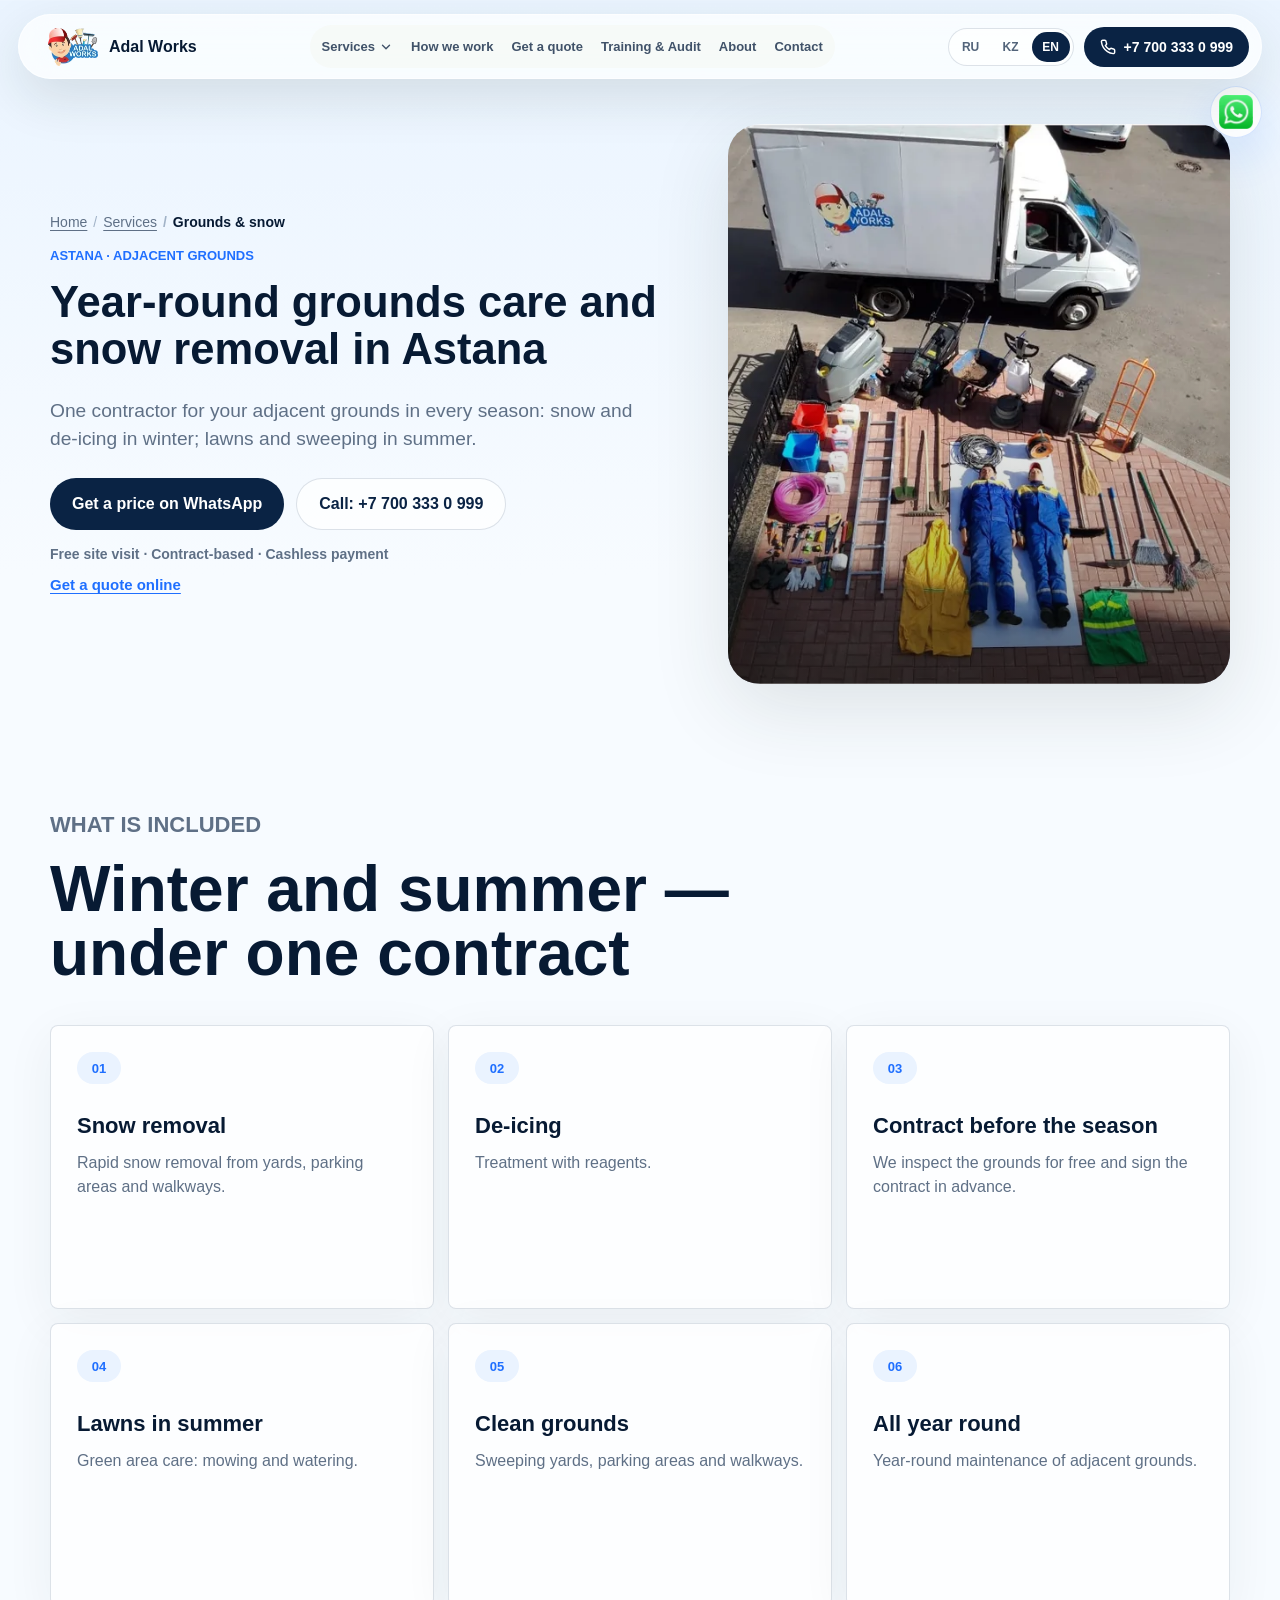
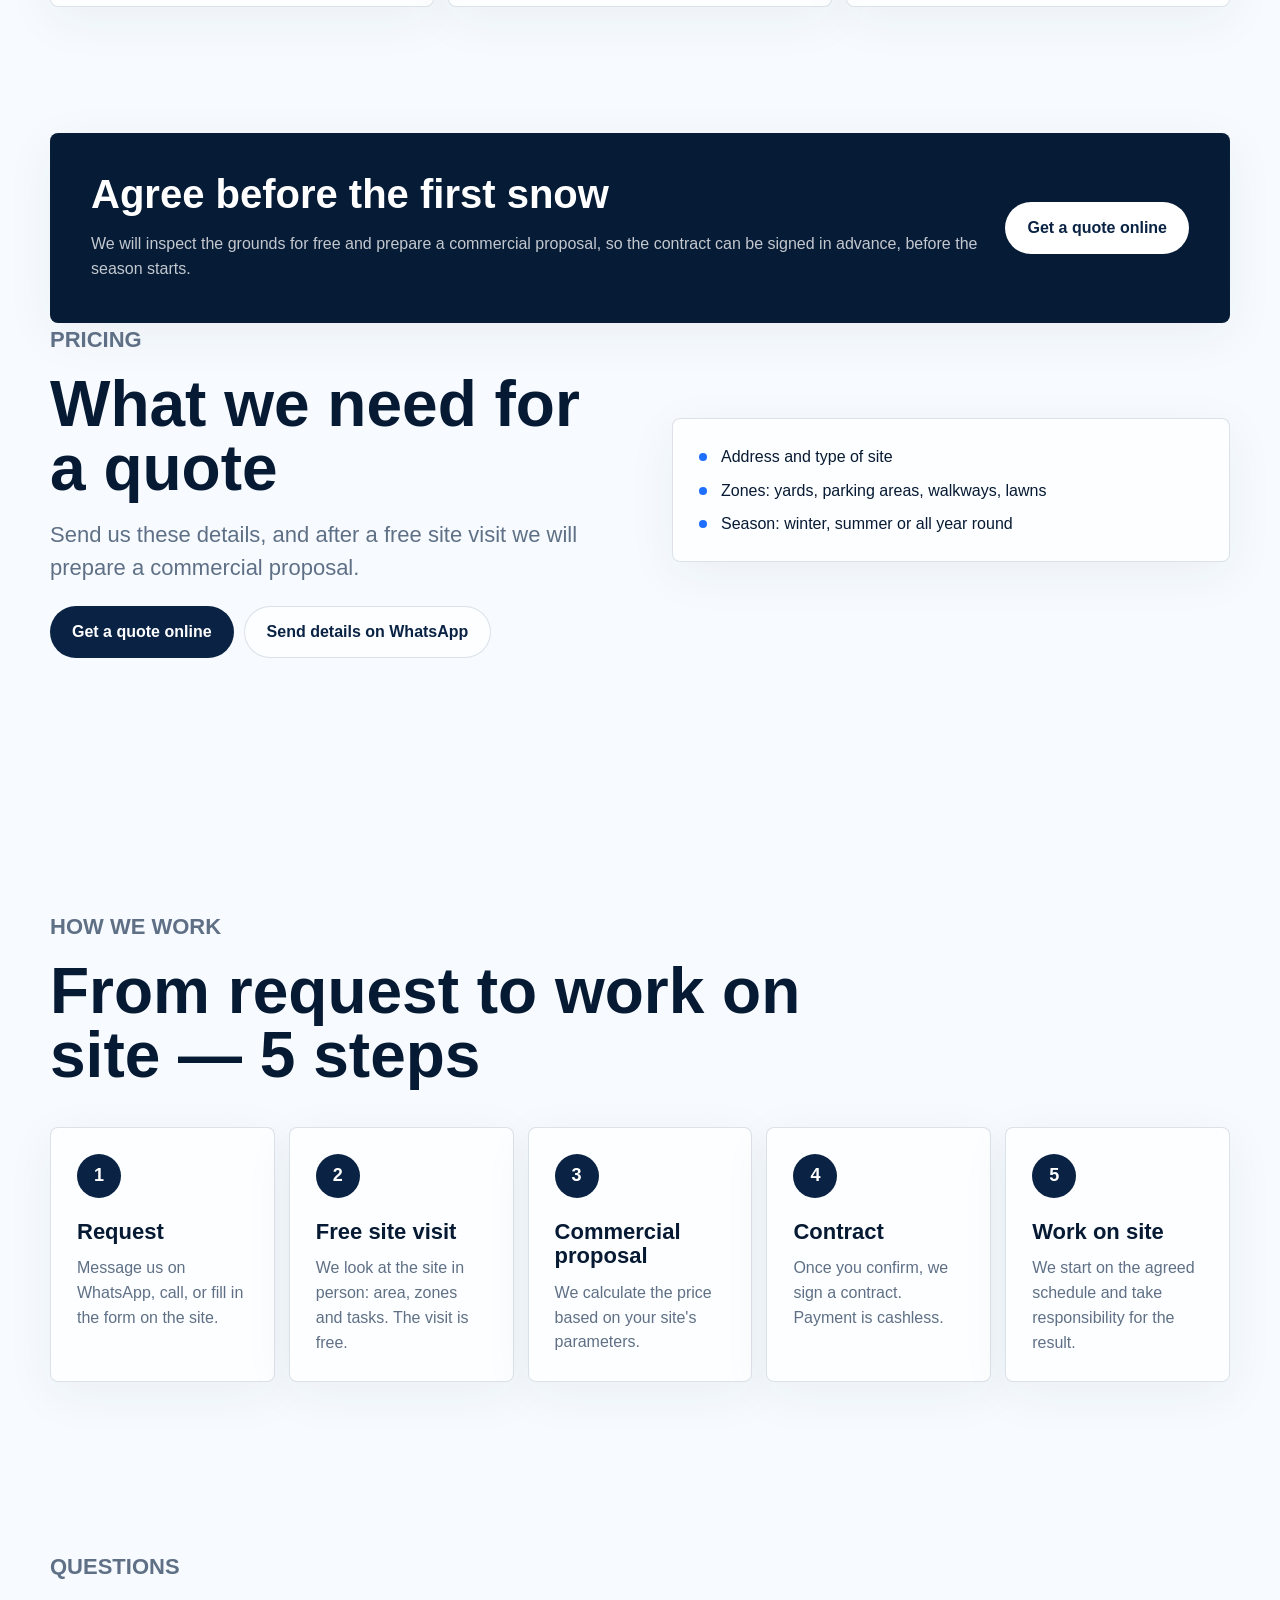
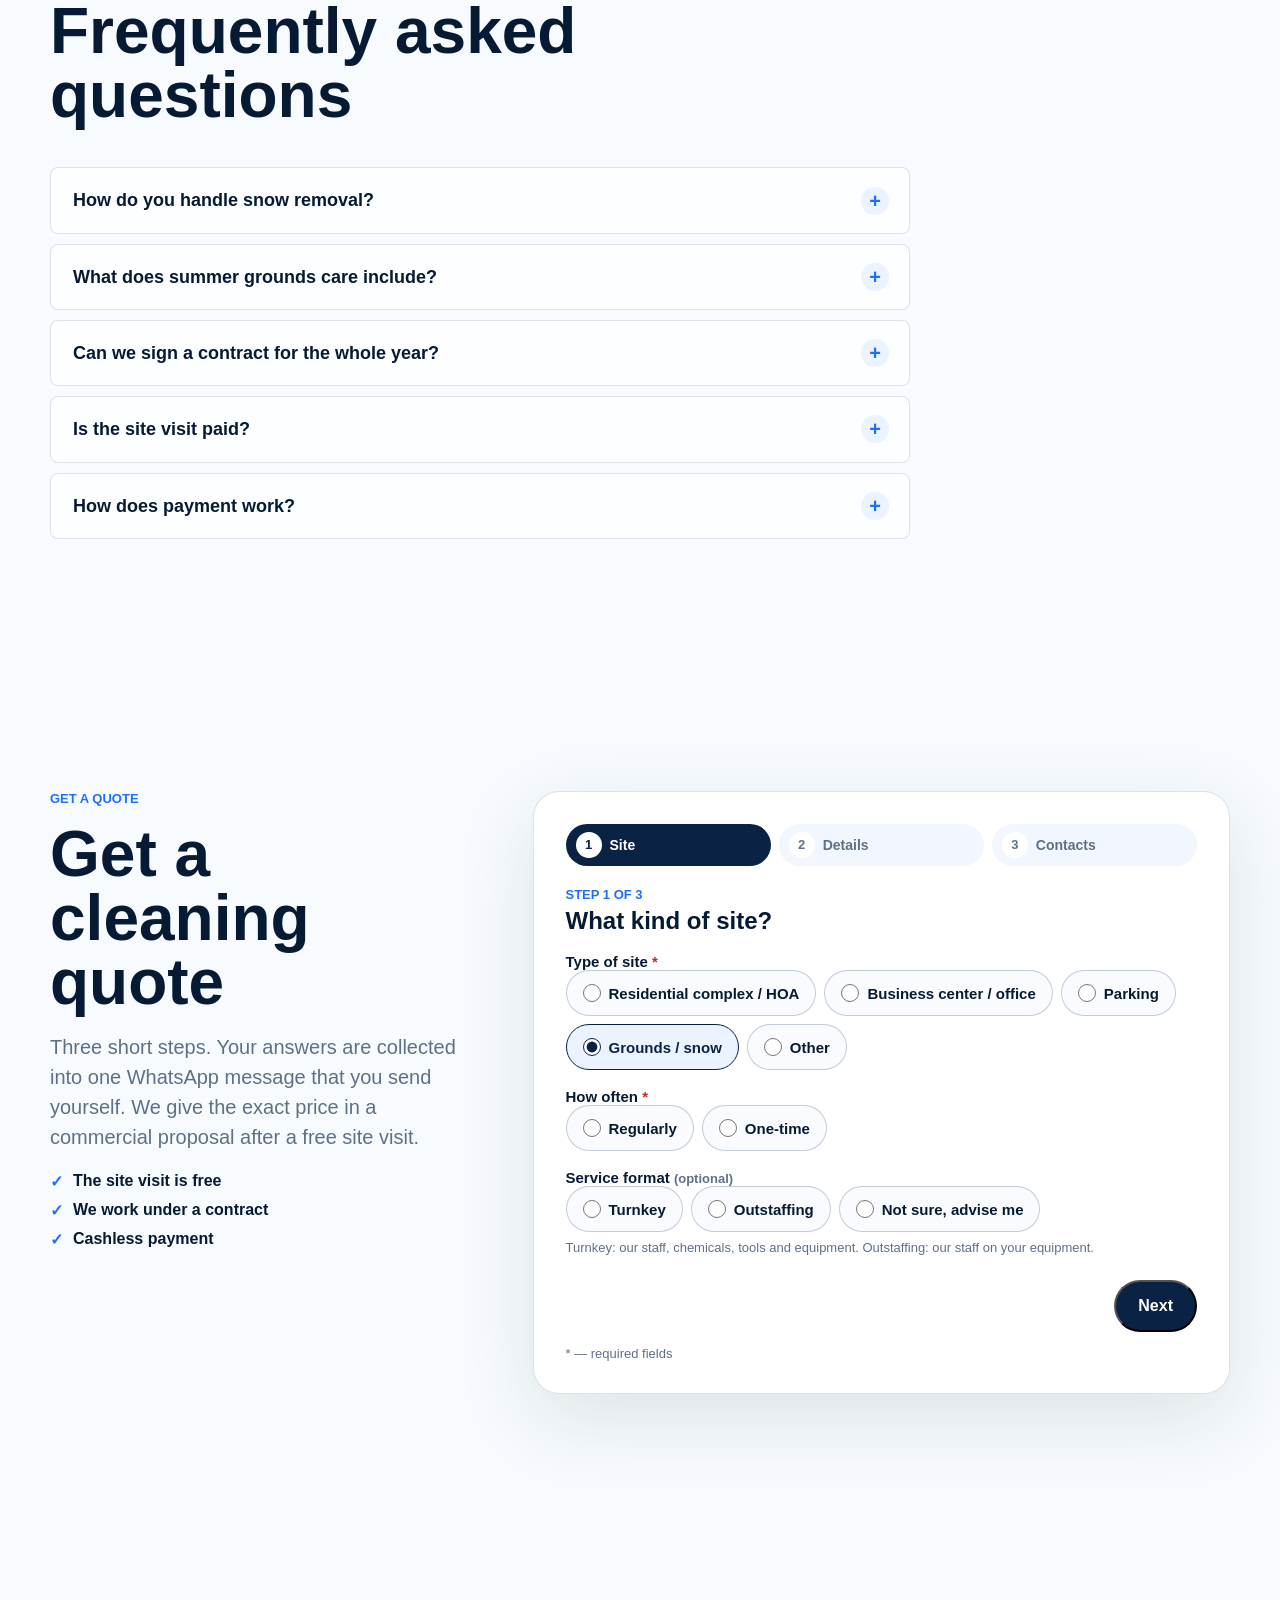
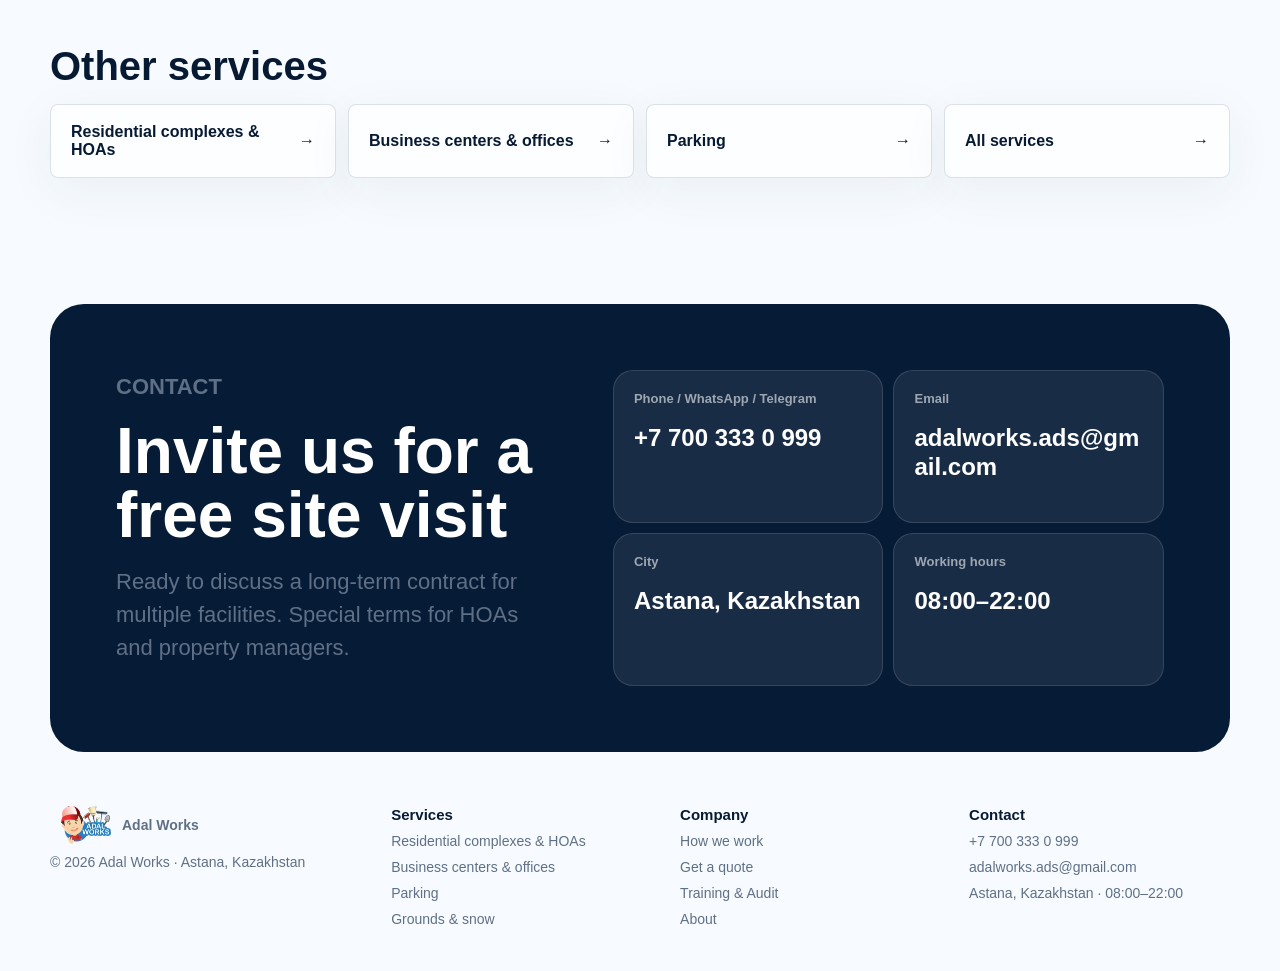
==== commit b1fb67ee: "Edits v3: /aula/" ====
--- a/aula/index.html
+++ b/aula/index.html
@@ -4,7 +4,7 @@
     <meta charset="utf-8" />
     <meta name="viewport" content="width=device-width, initial-scale=1, viewport-fit=cover" />
     <meta name="theme-color" content="#f4f8ff" />
-    <meta name="description" content="Прилегающая территория круглый год: зимой уборка снега и реагенты, 24/7 в сезон; летом стрижка и полив газонов, подметание, вывоз мусора. Для ЖК, БЦ и коммерческих объектов Астаны. Бесплатный осмотр." />
+    <meta name="description" content="Прилегающая территория круглый год: зимой уборка снега и реагенты; летом стрижка и полив газонов, подметание. Для ЖК, БЦ и коммерческих объектов Астаны. Бесплатный осмотр." />
     <title>Уборка территории и снега в Астане круглый год | Adal Works</title>
     <link rel="canonical" href="https://adalworks.kz/aula/" />
     <meta property="og:type" content="website" />
@@ -13,14 +13,14 @@
     <meta property="og:locale:alternate" content="en_US" />
     <meta property="og:url" content="https://adalworks.kz/aula/" />
     <meta property="og:title" content="Уборка территории и снега в Астане круглый год | Adal Works" />
-    <meta property="og:description" content="Прилегающая территория круглый год: зимой уборка снега и реагенты, 24/7 в сезон; летом стрижка и полив газонов, подметание, вывоз мусора. Для ЖК, БЦ и коммерческих объектов Астаны. Бесплатный осмотр." />
+    <meta property="og:description" content="Прилегающая территория круглый год: зимой уборка снега и реагенты; летом стрижка и полив газонов, подметание. Для ЖК, БЦ и коммерческих объектов Астаны. Бесплатный осмотр." />
     <meta property="og:image" content="https://adalworks.kz/assets/og-image.jpg" />
     <meta property="og:image:width" content="1200" />
     <meta property="og:image:height" content="630" />
     <meta property="og:site_name" content="Adal Works" />
     <meta name="twitter:card" content="summary_large_image" />
     <meta name="twitter:title" content="Уборка территории и снега в Астане круглый год | Adal Works" />
-    <meta name="twitter:description" content="Прилегающая территория круглый год: зимой уборка снега и реагенты, 24/7 в сезон; летом стрижка и полив газонов, подметание, вывоз мусора. Для ЖК, БЦ и коммерческих объектов Астаны. Бесплатный осмотр." />
+    <meta name="twitter:description" content="Прилегающая территория круглый год: зимой уборка снега и реагенты; летом стрижка и полив газонов, подметание. Для ЖК, БЦ и коммерческих объектов Астаны. Бесплатный осмотр." />
     <meta name="twitter:image" content="https://adalworks.kz/assets/og-image.jpg" />
     <link rel="icon" href="/favicon.ico" sizes="any" />
     <link rel="icon" href="/favicon-32.png" type="image/png" sizes="32x32" />
@@ -160,7 +160,7 @@
           </nav>
           <p class="eyebrow" data-i18n="pageHeroTag">Астана · Прилегающая территория</p>
           <h1 data-i18n="pageH1">Уборка территории и снега в Астане круглый год</h1>
-          <p class="lead" data-i18n="pageLead">Один подрядчик на прилегающую территорию в любое время года: зимой — снег и реагенты, летом — газоны, подметание и вывоз мусора.</p>
+          <p class="lead" data-i18n="pageLead">Один подрядчик на прилегающую территорию в любое время года: зимой — снег и реагенты, летом — газоны и подметание.</p>
           <div class="hero-actions">
             <a class="button primary" href="https://wa.me/77003330999" data-whatsapp data-i18n-whatsapp="pageWhatsapp" data-i18n="ctaQuote">Узнать стоимость в WhatsApp</a>
             <a class="button secondary" href="tel:+77003330999" data-i18n="ctaCall">Позвонить: +7 700 333 0 999</a>
@@ -191,8 +191,8 @@
           </article>
           <article class="service-card">
             <span>03</span>
-            <h3 data-i18n="inc3Title">24/7 в сезон</h3>
-            <p data-i18n="inc3Text">Снегоуборка работает круглосуточно в снежный сезон.</p>
+            <h3 data-i18n="inc3Title">Договор до сезона</h3>
+            <p data-i18n="inc3Text">Бесплатно осматриваем территорию и заключаем договор заранее.</p>
           </article>
           <article class="service-card">
             <span>04</span>
@@ -202,7 +202,7 @@
           <article class="service-card">
             <span>05</span>
             <h3 data-i18n="inc5Title">Чистая территория</h3>
-            <p data-i18n="inc5Text">Подметание и вывоз мусора.</p>
+            <p data-i18n="inc5Text">Подметание дворов, парковок и пешеходных зон.</p>
           </article>
           <article class="service-card">
             <span>06</span>
@@ -280,12 +280,12 @@
         </div>
         <div class="faq-list">
           <details class="faq-item">
-            <summary data-i18n="qSnowQ">Убираете ли вы снег ночью и в выходные?</summary>
-            <p data-i18n="qSnowA">В сезон снегоуборка работает 24/7: дворы, парковки, пешеходные зоны, обработка реагентами.</p>
+            <summary data-i18n="qSnowQ">Как вы убираете снег?</summary>
+            <p data-i18n="qSnowA">Зимой убираем снег с дворов, парковок и пешеходных зон и обрабатываем территорию реагентами. Снегоуборку можно включить в общий договор вместе с уборкой помещений.</p>
           </details>
           <details class="faq-item">
             <summary data-i18n="pq1Q">Что входит в летний уход за территорией?</summary>
-            <p data-i18n="pq1A">Стрижка и полив газонов, подметание и вывоз мусора.</p>
+            <p data-i18n="pq1A">Уход за зелёными насаждениями: стрижка и полив газонов, а также подметание территории.</p>
           </details>
           <details class="faq-item">
             <summary data-i18n="pq2Q">Можно ли заключить договор на весь год?</summary>
@@ -363,27 +363,19 @@
               <p class="field-error" id="err-entrances" data-error hidden></p>
             </div>
             <div class="field" data-field="floors" data-label="formFloors">
-              <label class="field-label" for="q-floors"><span data-i18n="formFloors">Этажность каждого подъезда</span> <span class="optional">(<span data-i18n="formOptional">необязательно</span>)</span></label>
+              <label class="field-label" for="q-floors"><span data-i18n="formFloors">Этажность каждого подъезда</span></label>
               <input id="q-floors" name="floors" type="text" aria-describedby="err-floors hint-floors" />
               <p class="field-hint" id="hint-floors" data-i18n="formFloorsHint">Например: 9, 9, 12, 16</p>
               <p class="field-error" id="err-floors" data-error hidden></p>
             </div>
             <div class="field" data-field="spaces_zhk" data-label="formSpaces" data-kind="number">
-              <label class="field-label" for="q-spaces_zhk"><span data-i18n="formSpaces">Машиномест в паркинге</span> <span class="optional">(<span data-i18n="formOptional">необязательно</span>)</span></label>
+              <label class="field-label" for="q-spaces_zhk"><span data-i18n="formSpaces">Машиномест в паркинге</span></label>
               <input id="q-spaces_zhk" name="spaces_zhk" type="text" inputmode="numeric" pattern="[0-9]*" autocomplete="off" aria-describedby="err-spaces_zhk hint-spaces_zhk" />
               <p class="field-hint" id="hint-spaces_zhk" data-i18n="formSpacesHint">Если паркинга нет, оставьте пустым</p>
               <p class="field-error" id="err-spaces_zhk" data-error hidden></p>
             </div>
-            <div class="field" data-field="period_zhk" data-label="formPeriod" data-required="select" data-hide-once>
-              <label class="field-label" for="q-period_zhk"><span data-i18n="formPeriod">Периодичность уборки</span><span class="req" aria-hidden="true"> *</span></label>
-              <select id="q-period_zhk" name="period_zhk" aria-describedby="err-period_zhk" aria-required="true">
-                <option value="" data-i18n="formChoose">Выберите</option>
-                <option value="daily" data-i18n="formPeriodDaily">Ежедневно</option>
-                <option value="several" data-i18n="formPeriodSeveral">Несколько раз в неделю</option>
-                <option value="weekly" data-i18n="formPeriodWeekly">Раз в неделю</option>
-                <option value="other" data-i18n="formPeriodOther">Другое, напишу в комментарии</option>
-              </select>
-              <p class="field-error" id="err-period_zhk" data-error hidden></p>
+            <div class="field field-wide form-std" data-field="std_zhk" data-label="formStdLabel" data-static="formStdShort" data-hide-once>
+              <p class="form-std-text" data-i18n="priceZhkStd">Мы рассчитаем стандартный формат уборки ЖК: входные группы — ежедневно с понедельника по субботу, все этажи — 3 раза в неделю (пн, ср, пт), генеральная уборка — раз в месяц.</p>
             </div>
             </div>
             <div class="field-group" data-show-for="bc other">
@@ -468,8 +460,8 @@
             </div>
             <div class="field-group">
             <div class="field field-wide" data-field="address" data-label="formAddress">
-              <label class="field-label" for="q-address"><span data-i18n="formAddress">Адрес или район</span> <span class="optional">(<span data-i18n="formOptional">необязательно</span>)</span></label>
-              <input id="q-address" name="address" type="text" aria-describedby="err-address" placeholder="Астана, район или улица" data-i18n-placeholder="formAddressHint" autocomplete="street-address" />
+              <label class="field-label" for="q-address"><span data-i18n="formAddress">Адрес или название ЖК</span></label>
+              <input id="q-address" name="address" type="text" aria-describedby="err-address" placeholder="Астана, улица или название ЖК" data-i18n-placeholder="formAddressHint" autocomplete="street-address" />
               <p class="field-error" id="err-address" data-error hidden></p>
             </div>
             <div class="field" data-field="start" data-label="formStart">
@@ -478,7 +470,6 @@
                 <option value="" data-i18n="formChoose">Выберите</option>
                 <option value="asap" data-i18n="formStartAsap">Как можно скорее</option>
                 <option value="month" data-i18n="formStartMonth">В течение месяца</option>
-                <option value="season" data-i18n="formStartSeason">К сезону</option>
                 <option value="plan" data-i18n="formStartPlan">Пока планирую</option>
               </select>
               <p class="field-error" id="err-start" data-error hidden></p>
--- a/styles.css
+++ b/styles.css
@@ -2288,8 +2288,131 @@
   }
 }
 
-@media (max-width: 380px) {
-  .quote-progress li span:not(.quote-progress-num) {
+/* ---------- v3: edits from Asset ---------- */
+.stats {
+  grid-template-columns: repeat(3, 1fr);
+}
+
+.training-method {
+  margin: 0 0 16px;
+  padding: 22px 26px;
+  border: 1px solid rgba(31, 111, 255, 0.22);
+  border-left: 4px solid var(--green);
+  border-radius: var(--radius);
+  background: rgba(232, 240, 255, 0.7);
+}
+
+.training-method h3 {
+  margin: 0 0 8px;
+  font-size: 19px;
+}
+
+.training-method p {
+  margin: 0;
+  color: var(--ink);
+  font-size: 16px;
+  line-height: 1.6;
+}
+
+.price-factors .price-std,
+.form-std-text {
+  margin: 14px 0 0;
+  padding: 14px 16px;
+  border-radius: 14px;
+  background: rgba(232, 240, 255, 0.8);
+  color: var(--ink);
+  font-size: 15px;
+  line-height: 1.5;
+}
+
+.form-std-text {
+  margin: 0;
+}
+
+.parking-media img {
+  object-position: 50% 12%;
+}
+
+@media (max-width: 640px) {
+  .stats {
+    grid-template-columns: repeat(3, 1fr);
+  }
+
+  .stats div {
+    min-height: 0;
+    padding: 16px 12px;
+  }
+
+  .stats strong {
+    font-size: 30px;
+  }
+
+  .stats span {
+    font-size: 13px;
+  }
+
+  .parking-media img {
+    height: auto;
+    aspect-ratio: 393 / 516;
+    max-height: 560px;
+    object-position: 50% 0;
+  }
+
+  .training-method {
+    padding: 18px;
+  }
+}
+
+/* v3: keep faces in frame when photos are cropped with object-fit: cover */
+img[src*="work-wide"] {
+  object-position: 18% 0;
+}
+
+img[src*="work-vertical-1"] {
+  object-position: 50% 10%;
+}
+
+img[src*="work-vertical-2"] {
+  object-position: 50% 0;
+}
+
+img[src*="hero-team"],
+img[src*="team-office"] {
+  object-position: 50% 30%;
+}
+
+/* v3: long Russian/Kazakh words in headings must not overflow narrow screens */
+h1,
+h2,
+h3 {
+  overflow-wrap: break-word;
+  hyphens: auto;
+  -webkit-hyphens: auto;
+}
+
+@media (max-width: 640px) {
+  h2 {
+    font-size: clamp(27px, 8.2vw, 40px);
+  }
+}
+
+/* v3: on narrow phones the form progress shows the label of the current step only */
+@media (max-width: 430px) {
+  .quote-progress {
+    display: flex;
+    gap: 6px;
+  }
+
+  .quote-progress li {
+    flex: 0 0 auto;
+    justify-content: center;
+  }
+
+  .quote-progress li.is-current {
+    flex: 1 1 auto;
+  }
+
+  .quote-progress li:not(.is-current) > span:not(.quote-progress-num) {
     position: absolute;
     width: 1px;
     height: 1px;
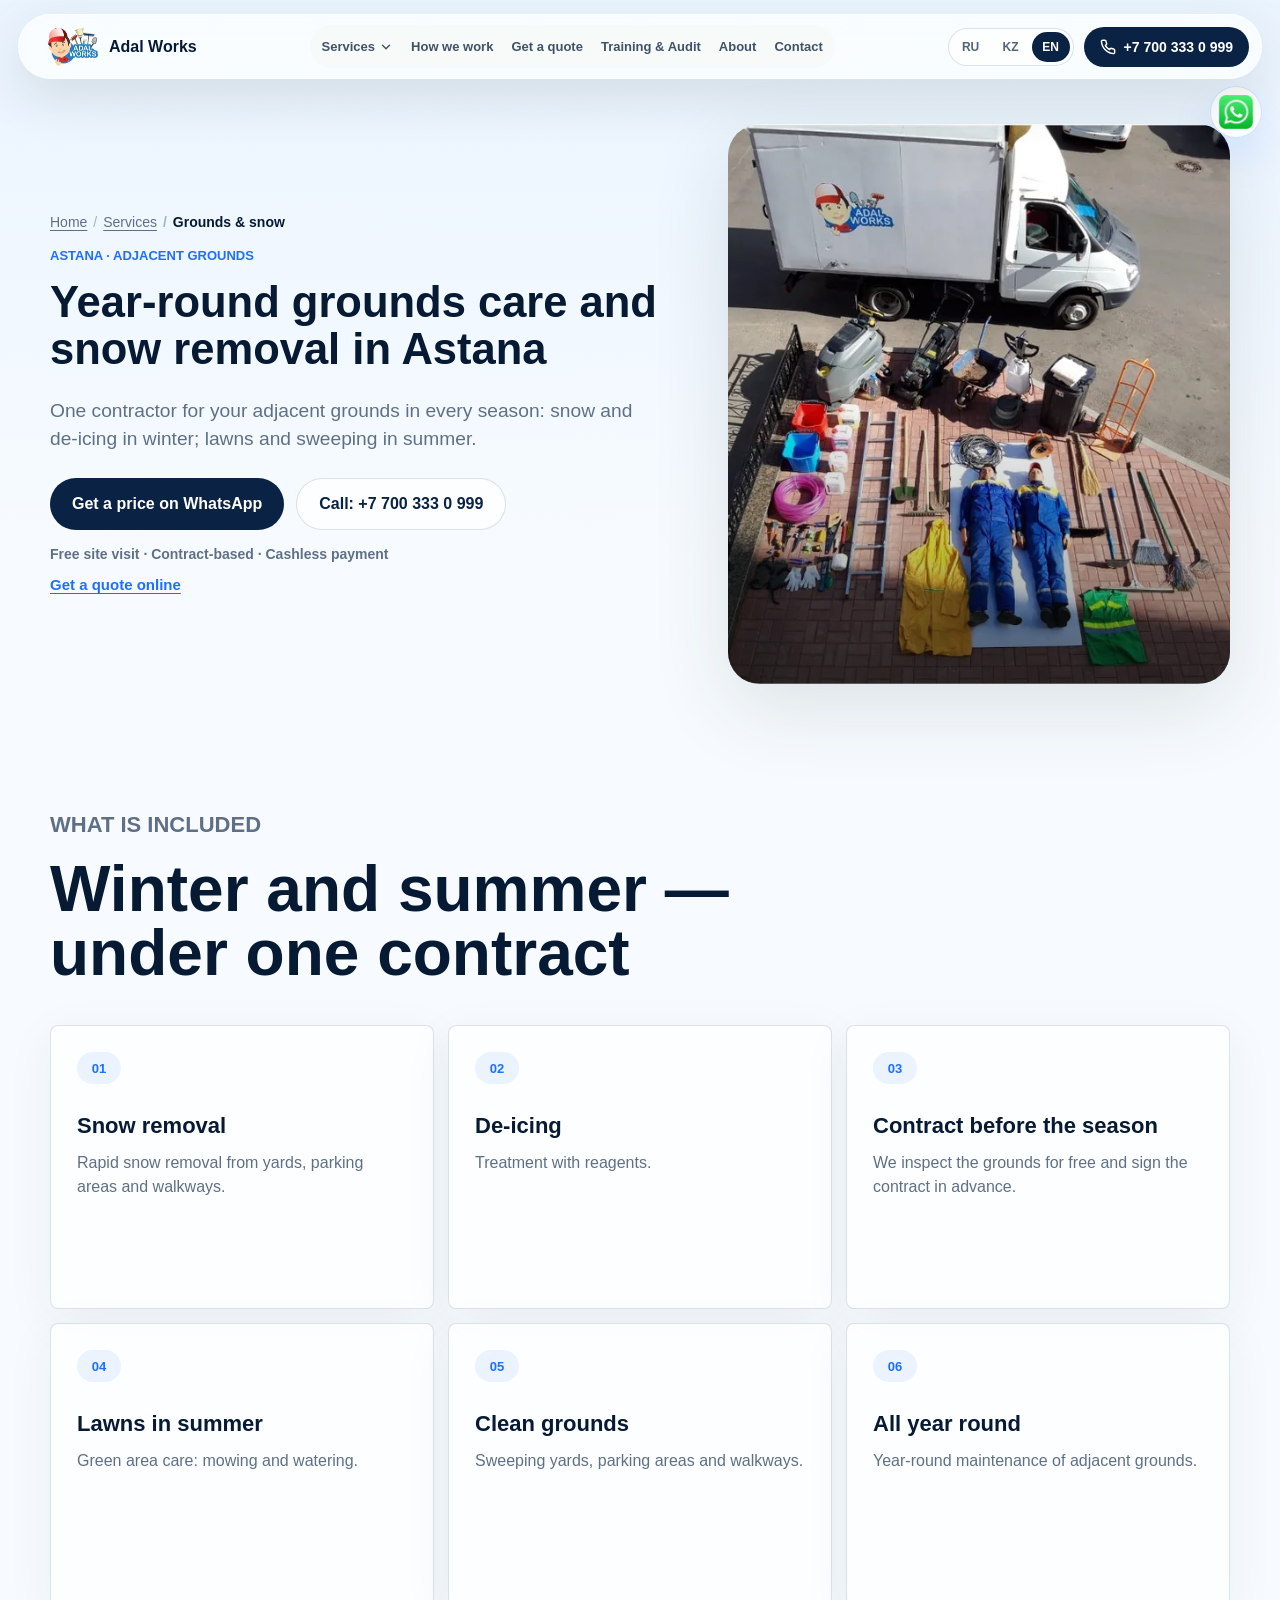
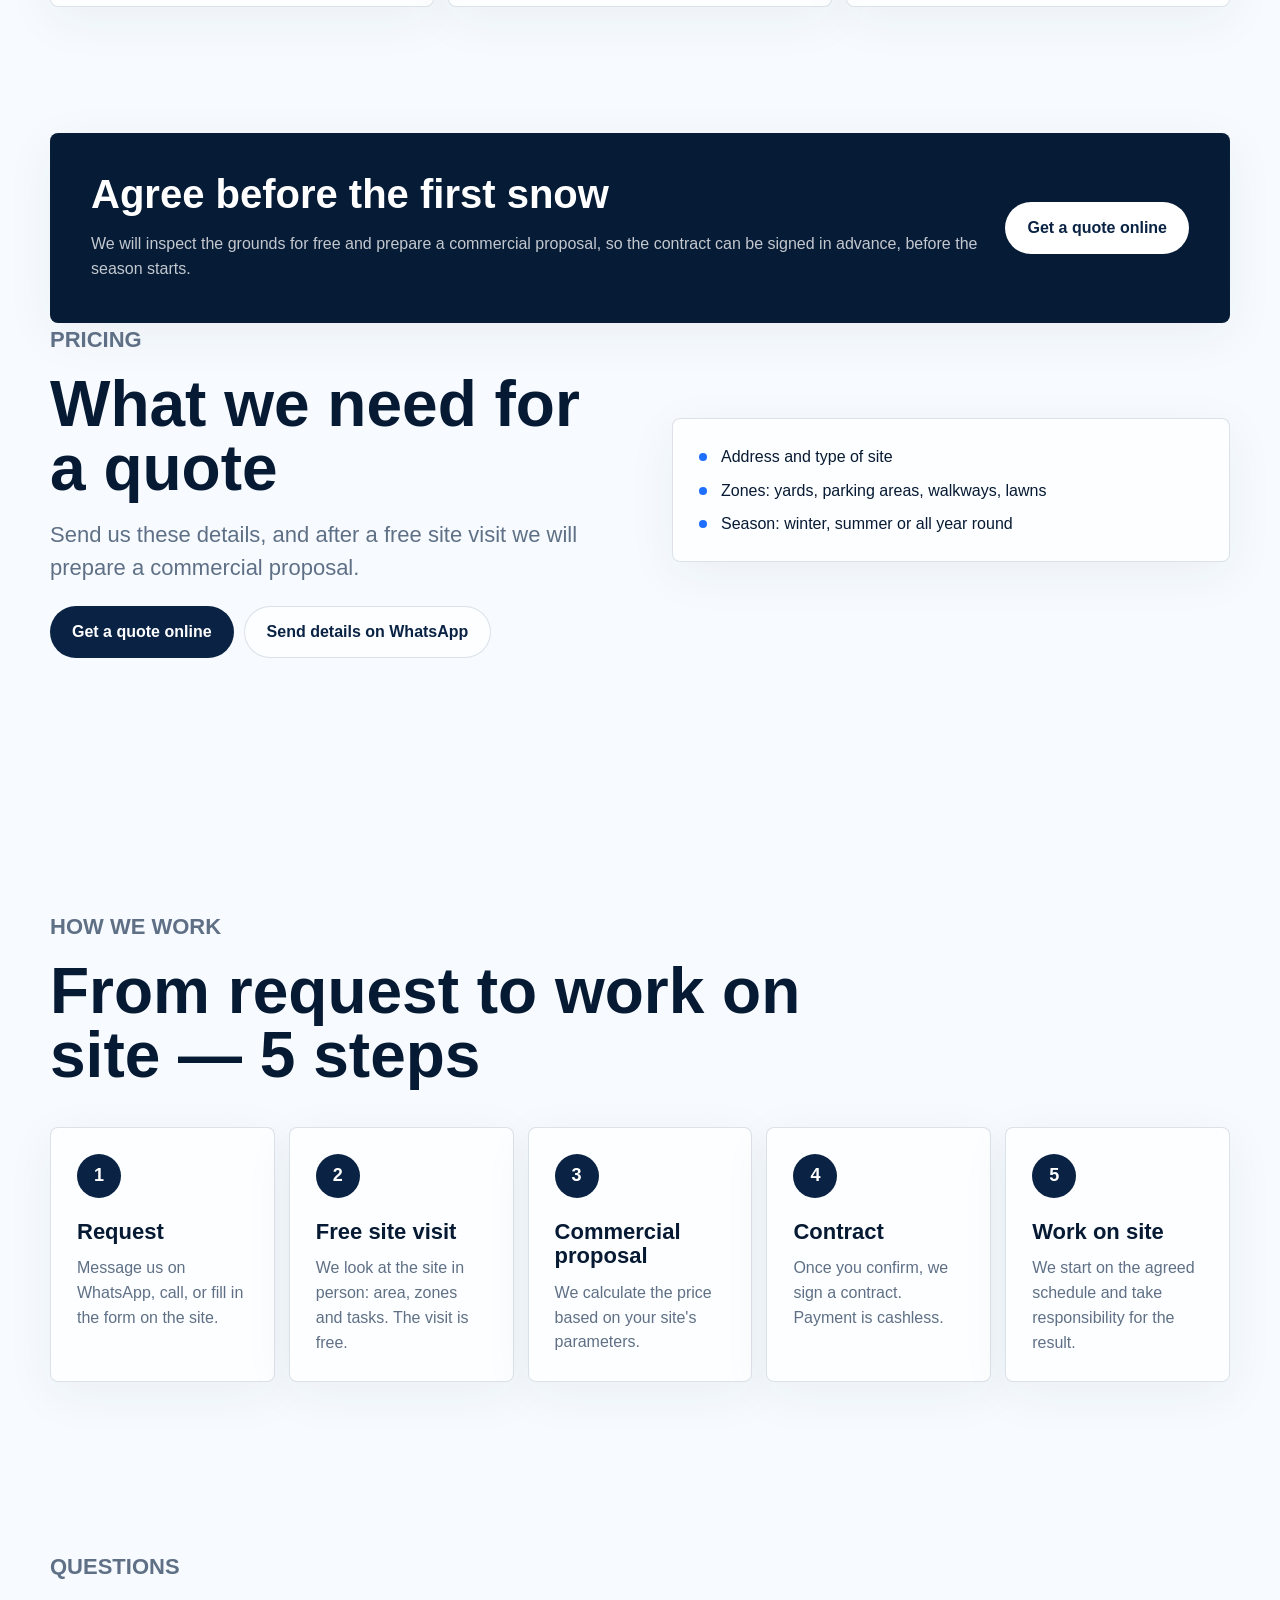
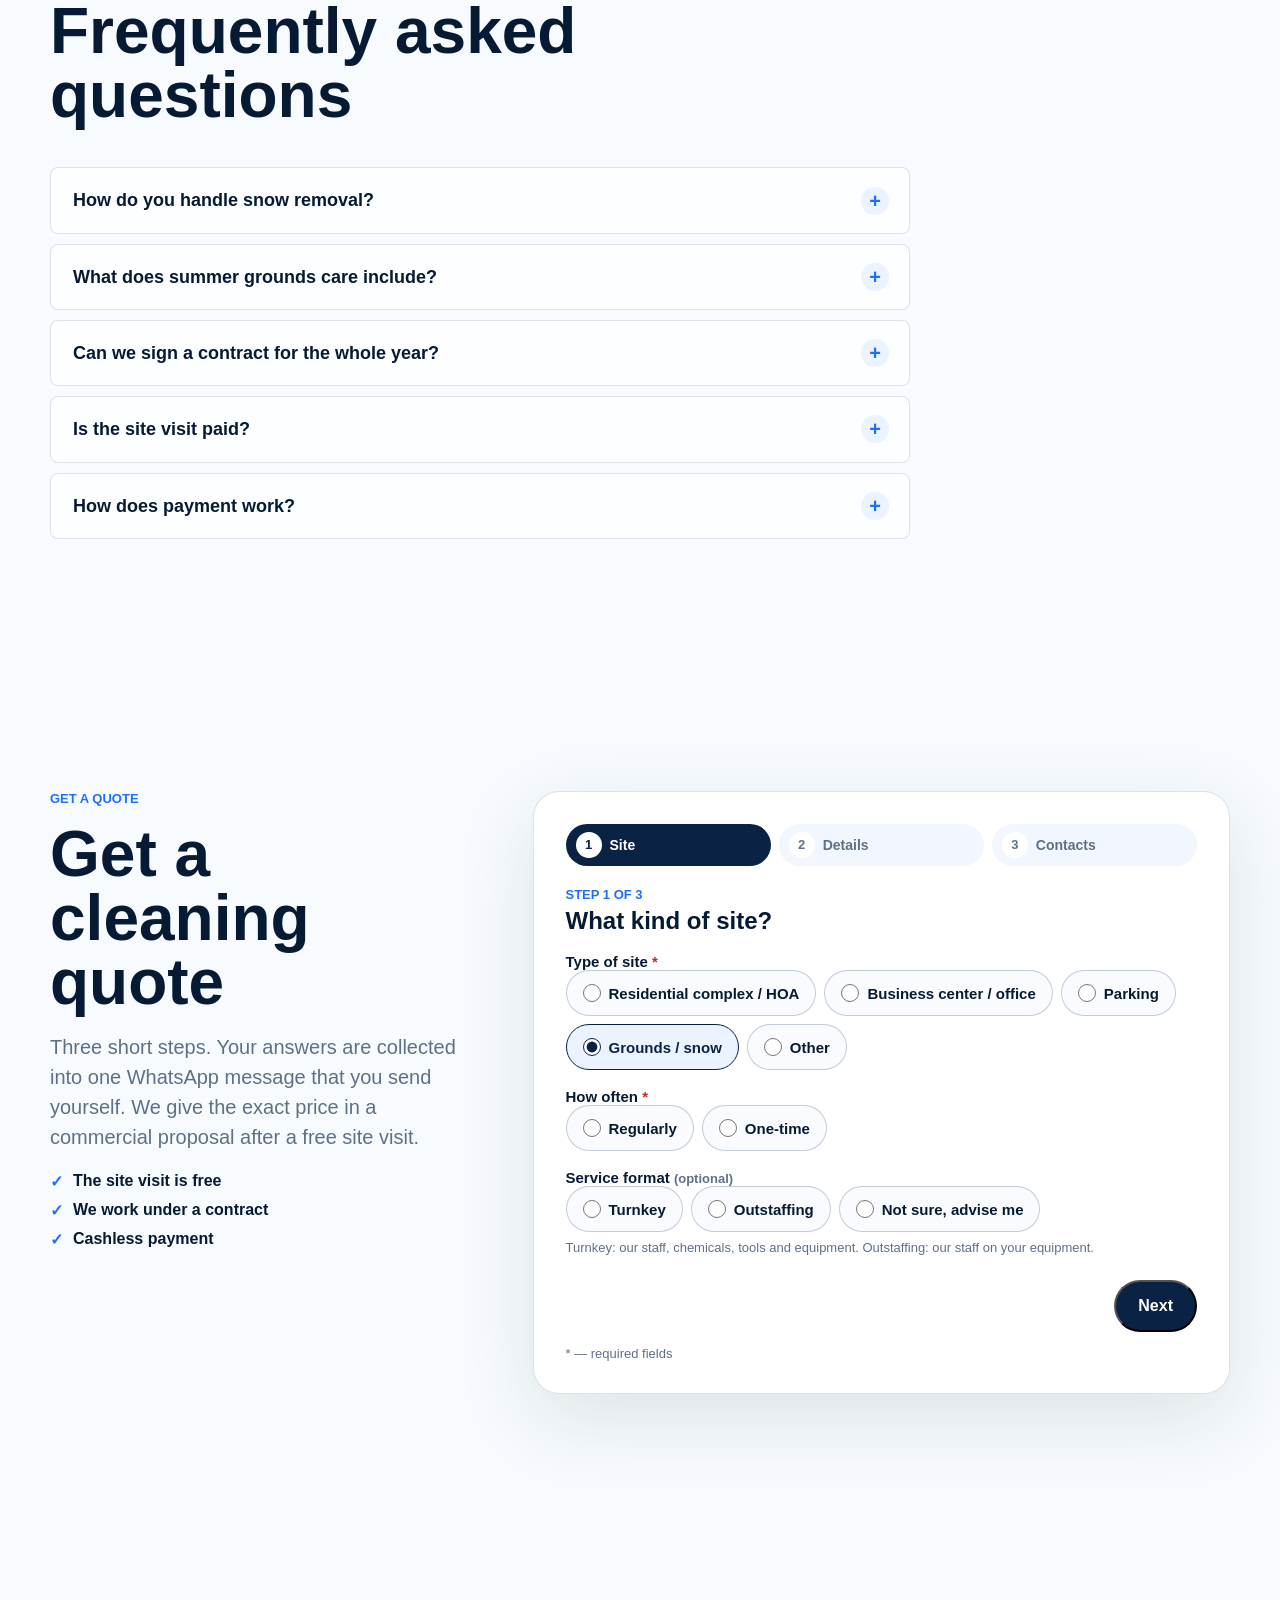
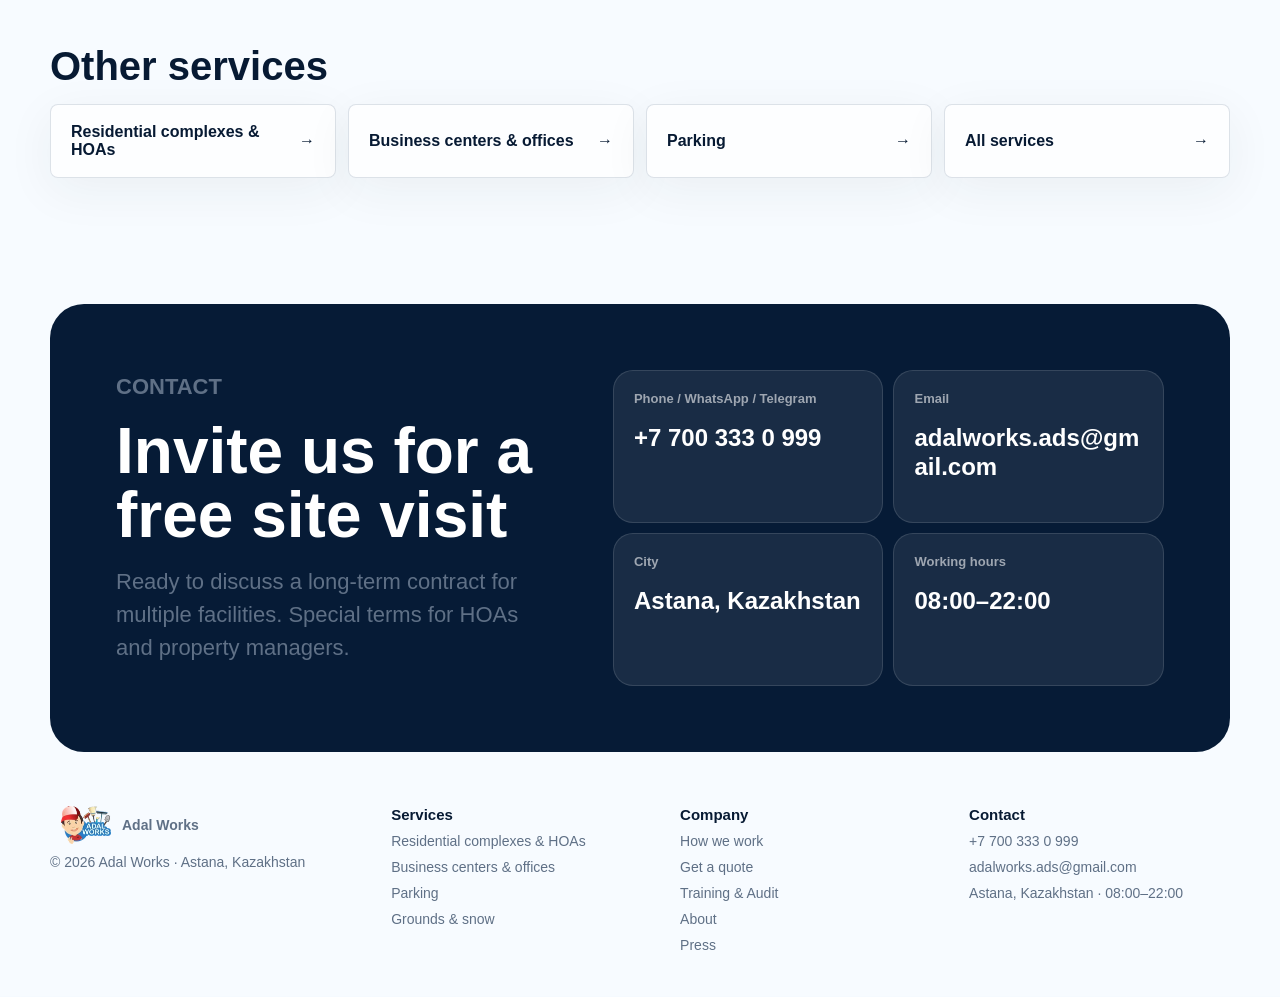
==== commit 72beb0d8: "v5: aula footer" ====
--- a/aula/index.html
+++ b/aula/index.html
@@ -591,6 +591,7 @@
         <a href="#quote" data-i18n="navQuote">Расчёт стоимости</a>
         <a href="/#training-audit" data-i18n="navTraining">Обучение и аудит</a>
         <a href="/#about" data-i18n="navAbout">О нас</a>
+        <a href="/smi/" data-i18n="navPress">СМИ о нас</a>
       </nav>
       <div class="footer-col">
         <strong data-i18n="footerContacts">Контакты</strong>
--- a/styles.css
+++ b/styles.css
@@ -27,7 +27,7 @@
 
 body {
   margin: 0;
-  min-width: 320px;
+  min-width: 0;
   color: var(--ink);
   background:
     linear-gradient(180deg, #eaf4ff 0, #f7fbff 36rem),
@@ -1586,6 +1586,40 @@
   grid-template-columns: repeat(2, 1fr);
 }
 
+/* five cards: 3 + 2 on desktop, 2 + 2 + 1 (full width) on tablet, 1 column on mobile */
+.service-grid.is-five {
+  grid-template-columns: repeat(6, 1fr);
+}
+
+.service-grid.is-five > .service-card {
+  grid-column: span 2;
+}
+
+.service-grid.is-five > .service-card:nth-child(n + 4) {
+  grid-column: span 3;
+}
+
+@media (max-width: 980px) {
+  .service-grid.is-five {
+    grid-template-columns: repeat(2, 1fr);
+  }
+
+  .service-grid.is-five > .service-card,
+  .service-grid.is-five > .service-card:nth-child(n + 4) {
+    grid-column: auto;
+  }
+
+  .service-grid.is-five > .service-card:last-child {
+    grid-column: 1 / -1;
+  }
+}
+
+@media (max-width: 640px) {
+  .service-grid.is-five {
+    grid-template-columns: 1fr;
+  }
+}
+
 /* ---------- v2: formats table ---------- */
 .table-wrap {
   overflow-x: auto;
@@ -2177,8 +2211,7 @@
 }
 
 @media (max-width: 980px) {
-  .quote,
-  .parking-block {
+  .quote {
     grid-template-columns: minmax(0, 1fr);
   }
 
@@ -2421,3 +2454,427 @@
     white-space: nowrap;
   }
 }
+
+/* ---------- v4: responsive QA fixes (phones, foldables, landscape) ---------- */
+/* Legends do not shrink with their fieldset by default; let long labels wrap. */
+legend.field-label {
+  max-width: 100%;
+  white-space: normal;
+}
+
+/* The page uses viewport-fit=cover, so on notched iPhones in landscape (and in
+   the home-screen app) keep text and fixed controls out of the unsafe areas. */
+body {
+  padding-left: env(safe-area-inset-left, 0px);
+  padding-right: env(safe-area-inset-right, 0px);
+}
+
+.site-header,
+.mobile-menu {
+  margin: env(safe-area-inset-top, 0px) env(safe-area-inset-right, 0px) 0 env(safe-area-inset-left, 0px);
+}
+
+.whatsapp-float {
+  margin-right: env(safe-area-inset-right, 0px);
+}
+
+/* The floating WhatsApp button must not sit on top of the open menu. */
+body.menu-open .whatsapp-float {
+  visibility: hidden;
+  opacity: 0;
+  pointer-events: none;
+}
+
+/* Parking photo: keep the side-by-side layout on tablets and foldables so the
+   portrait photo is not cut to a thin strip; stack it only on phones. */
+@media (max-width: 640px) {
+  .parking-block {
+    grid-template-columns: minmax(0, 1fr);
+  }
+}
+
+/* A long word in a heading must not widen the single hero column. */
+@media (max-width: 980px) {
+  .hero {
+    grid-template-columns: minmax(0, 1fr);
+  }
+}
+
+/* Very narrow screens such as the Galaxy Z Flip cover display (~260px). */
+@media (max-width: 300px) {
+  h1,
+  .hero h1 {
+    font-size: 24px;
+  }
+
+  h3 {
+    font-size: 19px;
+  }
+
+  .service-grid {
+    grid-template-columns: minmax(0, 1fr);
+  }
+
+  .stats {
+    grid-template-columns: 1fr;
+  }
+
+  .stats div {
+    min-height: 0;
+  }
+}
+
+/* Phones in landscape and other short screens: a compact header area,
+   a two-column menu that fits the height, and the WhatsApp button at the bottom. */
+@media (orientation: landscape) and (max-height: 500px) {
+  .hero {
+    padding-top: 92px;
+  }
+
+  .whatsapp-float {
+    top: auto;
+    bottom: calc(14px + env(safe-area-inset-bottom));
+    right: 14px;
+    width: 46px;
+    height: 46px;
+    padding: 7px;
+  }
+
+  .whatsapp-float img {
+    width: 32px;
+    height: 32px;
+  }
+
+  .footer {
+    padding-bottom: 90px;
+  }
+
+  .mobile-menu {
+    inset: 80px 10px auto;
+    grid-template-columns: 1fr 1fr;
+    grid-template-rows: repeat(5, auto);
+    grid-auto-flow: column;
+    column-gap: 10px;
+    row-gap: 6px;
+    max-height: calc(100svh - 90px);
+    padding: 10px;
+  }
+
+  .mobile-menu a {
+    padding: 10px 14px;
+    font-size: 15px;
+  }
+
+  .mobile-menu a.mobile-sub {
+    margin-left: 0;
+    padding-block: 9px;
+  }
+
+  .mobile-menu a.mobile-sub + a:not(.mobile-sub) {
+    margin-top: 0;
+  }
+}
+
+/* ---------- v5: no staff/site counters, press («СМИ о нас») ---------- */
+.visually-hidden {
+  position: absolute;
+  width: 1px;
+  height: 1px;
+  margin: -1px;
+  padding: 0;
+  overflow: hidden;
+  clip: rect(0 0 0 0);
+  white-space: nowrap;
+  border: 0;
+}
+
+.stats.is-quality {
+  grid-template-columns: minmax(0, 1fr) minmax(0, 2fr);
+}
+
+.stats .stats-quality {
+  display: flex;
+  align-items: center;
+}
+
+.stats-quality p {
+  margin: 0;
+  color: var(--ink);
+  font-size: clamp(18px, 2.1vw, 24px);
+  font-weight: 720;
+  line-height: 1.35;
+}
+
+.press-grid {
+  display: grid;
+  grid-template-columns: repeat(4, minmax(0, 1fr));
+  gap: 14px;
+}
+
+.press-grid.is-full {
+  grid-template-columns: repeat(3, minmax(0, 1fr));
+}
+
+.press-card {
+  position: relative;
+  display: flex;
+  flex-direction: column;
+  min-width: 0;
+  border: 1px solid var(--line);
+  border-radius: 18px;
+  overflow: hidden;
+  background: rgba(255, 255, 255, 0.84);
+  box-shadow: 0 12px 50px rgba(35, 55, 43, 0.06);
+  transition: border-color 0.2s ease, transform 0.2s ease;
+}
+
+.press-card:hover {
+  border-color: rgba(31, 111, 255, 0.45);
+  transform: translateY(-2px);
+}
+
+.press-media {
+  aspect-ratio: 16 / 9;
+  background: #d8e9fb;
+}
+
+.press-media picture,
+.press-media img {
+  display: block;
+  width: 100%;
+  height: 100%;
+}
+
+.press-media img {
+  object-fit: cover;
+}
+
+.press-mark {
+  display: flex;
+  align-items: center;
+  justify-content: center;
+  padding: 18px;
+  background: #0a2344;
+  color: #fff;
+  text-align: center;
+}
+
+.press-mark span {
+  font-size: clamp(22px, 2.3vw, 30px);
+  font-weight: 820;
+  line-height: 1.1;
+  overflow-wrap: anywhere;
+}
+
+.press-mark-village {
+  background: #f4f8ff;
+  color: #071a33;
+  border-bottom: 1px solid var(--line);
+}
+
+.press-mark-inbusiness {
+  background: var(--green);
+}
+
+.press-mark-egemen {
+  background: #d9e8fb;
+  color: #0a2344;
+}
+
+.press-body {
+  display: flex;
+  flex: 1;
+  flex-direction: column;
+  gap: 12px;
+  padding: 20px 20px 22px;
+}
+
+.press-meta {
+  display: flex;
+  flex-wrap: wrap;
+  align-items: center;
+  gap: 4px 8px;
+  margin: 0;
+  color: var(--muted);
+  font-size: 13px;
+  font-weight: 700;
+}
+
+.press-outlet {
+  color: var(--green);
+  font-weight: 820;
+}
+
+.press-program {
+  padding: 1px 8px;
+  border-radius: 999px;
+  background: var(--mint);
+  color: var(--green);
+  font-size: 12px;
+  font-weight: 800;
+}
+
+.press-title {
+  margin: 0;
+  font-size: 18px;
+  line-height: 1.3;
+  overflow-wrap: break-word;
+}
+
+.press-lang {
+  display: inline-block;
+  margin-left: 2px;
+  padding: 1px 8px;
+  border-radius: 999px;
+  background: #eef3fa;
+  color: var(--muted);
+  font-size: 12px;
+  font-weight: 700;
+  vertical-align: 2px;
+  white-space: nowrap;
+}
+
+.press-lang[hidden] {
+  display: none;
+}
+
+.press-sum {
+  margin: 0;
+  color: var(--muted);
+  font-size: 15px;
+  line-height: 1.5;
+}
+
+.press-quote {
+  margin: 0;
+  padding-left: 14px;
+  border-left: 3px solid var(--green);
+}
+
+.press-quote p {
+  margin: 0 0 6px;
+  color: var(--ink);
+  font-size: 15px;
+  line-height: 1.5;
+}
+
+.press-quote p::before {
+  content: "«";
+}
+
+.press-quote p::after {
+  content: "»";
+}
+
+:lang(en) .press-quote p::before {
+  content: "\201C";
+}
+
+:lang(en) .press-quote p::after {
+  content: "\201D";
+}
+
+.press-quote cite {
+  color: var(--muted);
+  font-size: 13px;
+  font-style: normal;
+  font-weight: 700;
+}
+
+.press-link {
+  align-self: flex-start;
+  min-height: 44px;
+  margin-top: auto;
+  padding: 0 18px;
+  font-size: 15px;
+}
+
+/* the whole card is clickable through the button */
+.press-link::after {
+  content: "";
+  position: absolute;
+  inset: 0;
+  border-radius: 18px;
+}
+
+.press-link:focus-visible {
+  outline: 3px solid var(--green);
+  outline-offset: 2px;
+}
+
+.press-all {
+  margin-top: 24px;
+}
+
+.press-page .founder {
+  padding-top: clamp(48px, 7vw, 84px);
+  padding-bottom: 0;
+}
+
+.press-page .founder .section-heading {
+  margin-bottom: 0;
+}
+
+.press-page .press-all-list {
+  padding-top: clamp(56px, 8vw, 96px);
+}
+
+.press-hero .hero-media img {
+  object-position: 50% 18%;
+}
+
+.hero-panel.is-caption strong {
+  margin-bottom: 4px;
+  font-size: 22px;
+  line-height: 1.2;
+}
+
+@media (max-width: 1100px) {
+  .press-grid,
+  .press-grid.is-full {
+    grid-template-columns: repeat(2, minmax(0, 1fr));
+  }
+}
+
+@media (max-width: 640px) {
+  .stats.is-quality {
+    grid-template-columns: minmax(0, 1fr);
+  }
+
+  .stats.is-quality > div:first-child {
+    display: flex;
+    flex-wrap: wrap;
+    align-items: baseline;
+    gap: 4px 10px;
+  }
+
+  .stats.is-quality > div:first-child strong {
+    margin-bottom: 0;
+  }
+
+  .stats-quality p {
+    font-size: 17px;
+  }
+
+  .press-grid,
+  .press-grid.is-full {
+    grid-template-columns: minmax(0, 1fr);
+  }
+
+  .press-mark {
+    aspect-ratio: auto;
+    min-height: 104px;
+  }
+
+  .press-mark span {
+    font-size: 26px;
+  }
+}
+
+@media (prefers-reduced-motion: reduce) {
+  .press-card,
+  .press-card:hover {
+    transform: none;
+    transition: none;
+  }
+}
